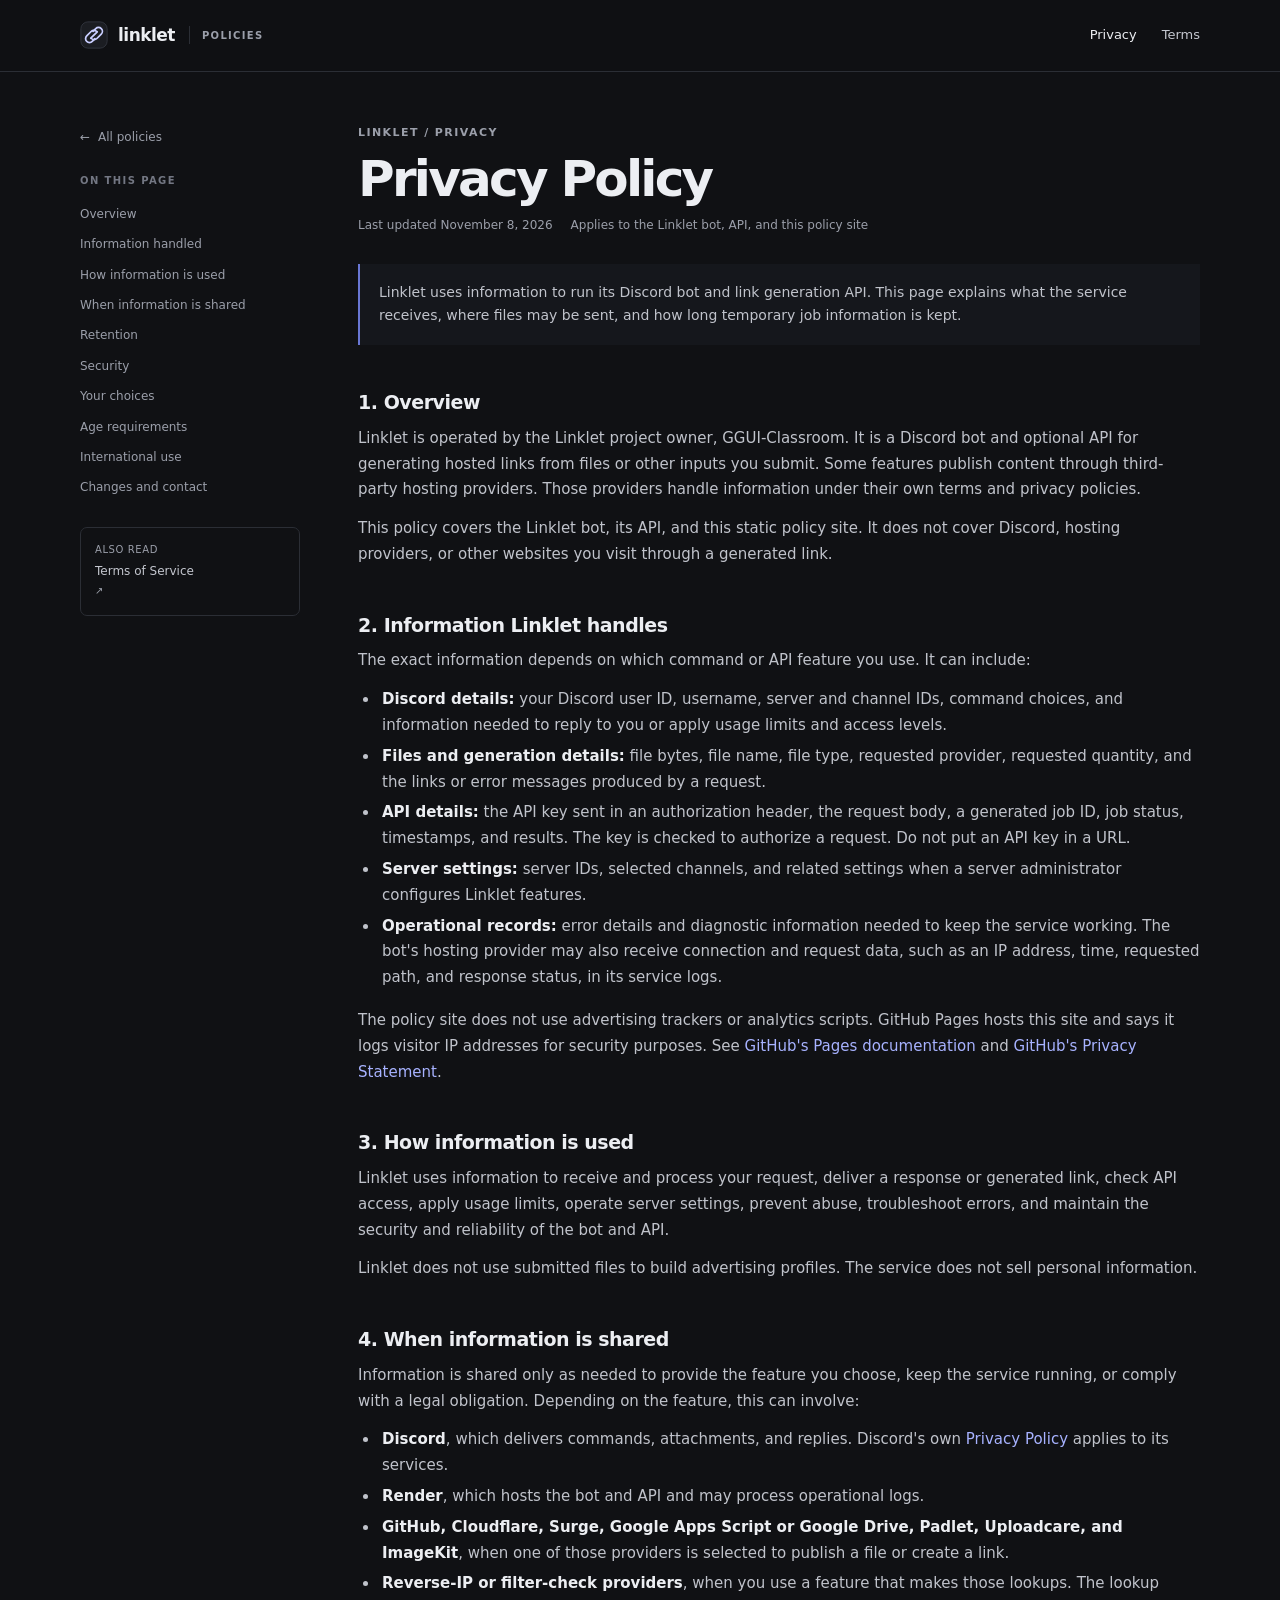
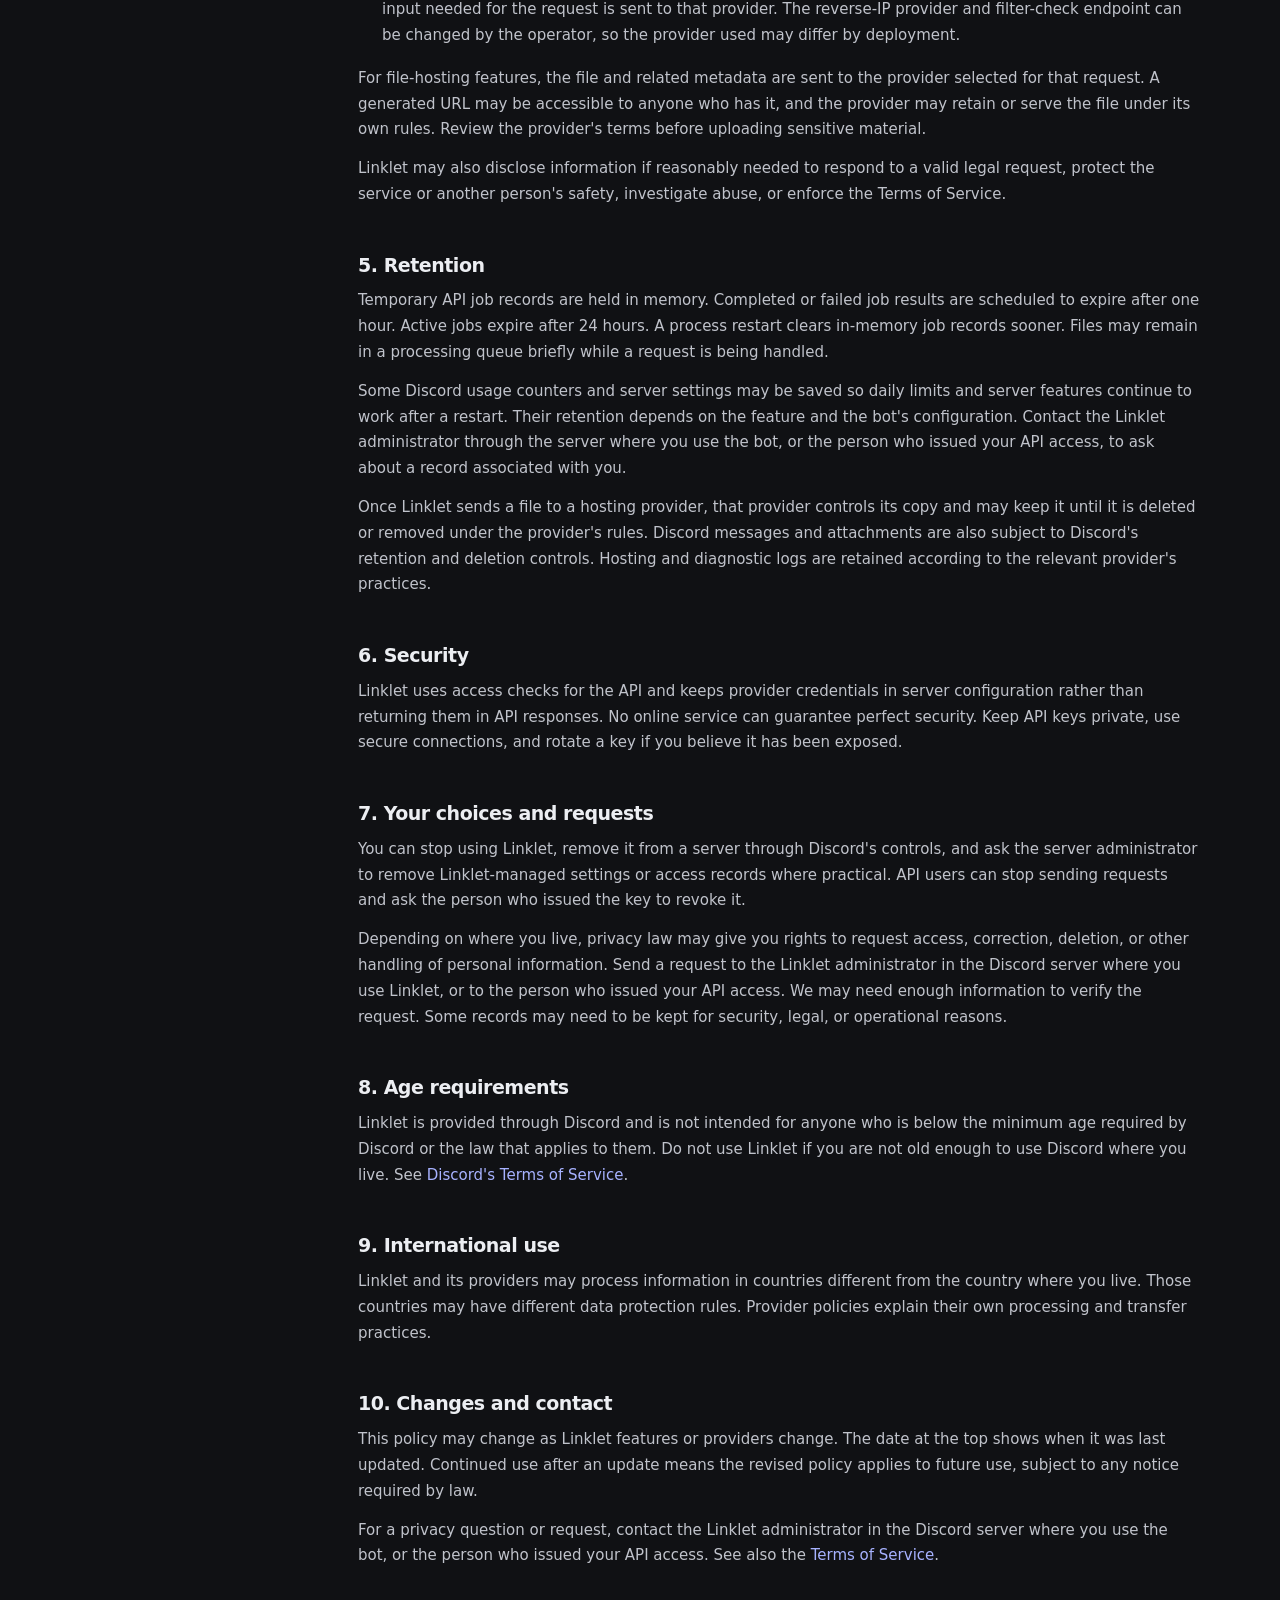
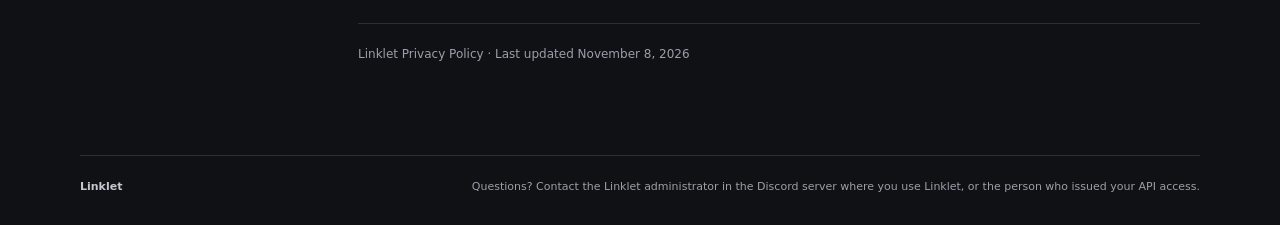
==== linklet/privacy.html @ a96be3db "Clarify Linklet operator and lookup providers" ====
<!doctype html>
<html lang="en">
<head>
  <meta charset="utf-8">
  <meta name="viewport" content="width=device-width, initial-scale=1">
  <meta name="theme-color" content="#101114">
  <meta name="description" content="How Linklet collects, uses, shares, and retains information.">
  <title>Privacy Policy | Linklet</title>
  <link rel="icon" href="mark.svg" type="image/svg+xml">
  <link rel="stylesheet" href="style.css">
</head>
<body>
  <header class="site-header">
    <a class="brand" href="index.html" aria-label="Linklet policies home"><img src="mark.svg" width="28" height="28" alt=""><span>linklet</span><span class="brand-divider"></span><span class="brand-label">POLICIES</span></a>
    <nav class="top-nav" aria-label="Policy pages"><a href="privacy.html" aria-current="page">Privacy</a><a href="terms.html">Terms</a></nav>
  </header>
  <main class="legal-wrap">
    <aside class="legal-aside">
      <a class="back-link" href="index.html"><span aria-hidden="true">←</span> All policies</a>
      <p class="aside-label">ON THIS PAGE</p>
      <nav class="toc" aria-label="Contents">
        <a href="#overview">Overview</a><a href="#information">Information handled</a><a href="#use">How information is used</a><a href="#sharing">When information is shared</a><a href="#retention">Retention</a><a href="#security">Security</a><a href="#choices">Your choices</a><a href="#children">Age requirements</a><a href="#international">International use</a><a href="#changes">Changes and contact</a>
      </nav>
      <a class="other-policy" href="terms.html"><span>Also read</span>Terms of Service <span aria-hidden="true">↗</span></a>
    </aside>
    <article class="legal-content">
      <div class="doc-kicker">LINKLET / PRIVACY</div>
      <h1 class="doc-title">Privacy Policy</h1>
      <div class="doc-meta"><span>Last updated November 8, 2026</span><span>Applies to the Linklet bot, API, and this policy site</span></div>
      <p class="summary-box">Linklet uses information to run its Discord bot and link generation API. This page explains what the service receives, where files may be sent, and how long temporary job information is kept.</p>

      <h2 id="overview">1. Overview</h2>
      <p>Linklet is operated by the Linklet project owner, GGUI-Classroom. It is a Discord bot and optional API for generating hosted links from files or other inputs you submit. Some features publish content through third-party hosting providers. Those providers handle information under their own terms and privacy policies.</p>
      <p>This policy covers the Linklet bot, its API, and this static policy site. It does not cover Discord, hosting providers, or other websites you visit through a generated link.</p>

      <h2 id="information">2. Information Linklet handles</h2>
      <p>The exact information depends on which command or API feature you use. It can include:</p>
      <ul>
        <li><strong>Discord details:</strong> your Discord user ID, username, server and channel IDs, command choices, and information needed to reply to you or apply usage limits and access levels.</li>
        <li><strong>Files and generation details:</strong> file bytes, file name, file type, requested provider, requested quantity, and the links or error messages produced by a request.</li>
        <li><strong>API details:</strong> the API key sent in an authorization header, the request body, a generated job ID, job status, timestamps, and results. The key is checked to authorize a request. Do not put an API key in a URL.</li>
        <li><strong>Server settings:</strong> server IDs, selected channels, and related settings when a server administrator configures Linklet features.</li>
        <li><strong>Operational records:</strong> error details and diagnostic information needed to keep the service working. The bot's hosting provider may also receive connection and request data, such as an IP address, time, requested path, and response status, in its service logs.</li>
      </ul>
      <p>The policy site does not use advertising trackers or analytics scripts. GitHub Pages hosts this site and says it logs visitor IP addresses for security purposes. See <a href="https://docs.github.com/en/pages/getting-started-with-github-pages/what-is-github-pages" target="_blank" rel="noreferrer">GitHub's Pages documentation</a> and <a href="https://docs.github.com/en/site-policy/privacy-policies/github-privacy-statement" target="_blank" rel="noreferrer">GitHub's Privacy Statement</a>.</p>

      <h2 id="use">3. How information is used</h2>
      <p>Linklet uses information to receive and process your request, deliver a response or generated link, check API access, apply usage limits, operate server settings, prevent abuse, troubleshoot errors, and maintain the security and reliability of the bot and API.</p>
      <p>Linklet does not use submitted files to build advertising profiles. The service does not sell personal information.</p>

      <h2 id="sharing">4. When information is shared</h2>
      <p>Information is shared only as needed to provide the feature you choose, keep the service running, or comply with a legal obligation. Depending on the feature, this can involve:</p>
      <ul>
        <li><strong>Discord</strong>, which delivers commands, attachments, and replies. Discord's own <a href="https://discord.com/privacy" target="_blank" rel="noreferrer">Privacy Policy</a> applies to its services.</li>
        <li><strong>Render</strong>, which hosts the bot and API and may process operational logs.</li>
        <li><strong>GitHub, Cloudflare, Surge, Google Apps Script or Google Drive, Padlet, Uploadcare, and ImageKit</strong>, when one of those providers is selected to publish a file or create a link.</li>
        <li><strong>Reverse-IP or filter-check providers</strong>, when you use a feature that makes those lookups. The lookup input needed for the request is sent to that provider. The reverse-IP provider and filter-check endpoint can be changed by the operator, so the provider used may differ by deployment.</li>
      </ul>
      <p>For file-hosting features, the file and related metadata are sent to the provider selected for that request. A generated URL may be accessible to anyone who has it, and the provider may retain or serve the file under its own rules. Review the provider's terms before uploading sensitive material.</p>
      <p>Linklet may also disclose information if reasonably needed to respond to a valid legal request, protect the service or another person's safety, investigate abuse, or enforce the Terms of Service.</p>

      <h2 id="retention">5. Retention</h2>
      <p>Temporary API job records are held in memory. Completed or failed job results are scheduled to expire after one hour. Active jobs expire after 24 hours. A process restart clears in-memory job records sooner. Files may remain in a processing queue briefly while a request is being handled.</p>
      <p>Some Discord usage counters and server settings may be saved so daily limits and server features continue to work after a restart. Their retention depends on the feature and the bot's configuration. Contact the Linklet administrator through the server where you use the bot, or the person who issued your API access, to ask about a record associated with you.</p>
      <p>Once Linklet sends a file to a hosting provider, that provider controls its copy and may keep it until it is deleted or removed under the provider's rules. Discord messages and attachments are also subject to Discord's retention and deletion controls. Hosting and diagnostic logs are retained according to the relevant provider's practices.</p>

      <h2 id="security">6. Security</h2>
      <p>Linklet uses access checks for the API and keeps provider credentials in server configuration rather than returning them in API responses. No online service can guarantee perfect security. Keep API keys private, use secure connections, and rotate a key if you believe it has been exposed.</p>

      <h2 id="choices">7. Your choices and requests</h2>
      <p>You can stop using Linklet, remove it from a server through Discord's controls, and ask the server administrator to remove Linklet-managed settings or access records where practical. API users can stop sending requests and ask the person who issued the key to revoke it.</p>
      <p>Depending on where you live, privacy law may give you rights to request access, correction, deletion, or other handling of personal information. Send a request to the Linklet administrator in the Discord server where you use Linklet, or to the person who issued your API access. We may need enough information to verify the request. Some records may need to be kept for security, legal, or operational reasons.</p>

      <h2 id="children">8. Age requirements</h2>
      <p>Linklet is provided through Discord and is not intended for anyone who is below the minimum age required by Discord or the law that applies to them. Do not use Linklet if you are not old enough to use Discord where you live. See <a href="https://discord.com/terms" target="_blank" rel="noreferrer">Discord's Terms of Service</a>.</p>

      <h2 id="international">9. International use</h2>
      <p>Linklet and its providers may process information in countries different from the country where you live. Those countries may have different data protection rules. Provider policies explain their own processing and transfer practices.</p>

      <h2 id="changes">10. Changes and contact</h2>
      <p>This policy may change as Linklet features or providers change. The date at the top shows when it was last updated. Continued use after an update means the revised policy applies to future use, subject to any notice required by law.</p>
      <p>For a privacy question or request, contact the Linklet administrator in the Discord server where you use the bot, or the person who issued your API access. See also the <a href="terms.html">Terms of Service</a>.</p>
      <div class="legal-foot">Linklet Privacy Policy · Last updated November 8, 2026</div>
    </article>
  </main>
  <footer class="site-footer"><span>Linklet</span><span>Questions? Contact the Linklet administrator in the Discord server where you use Linklet, or the person who issued your API access.</span></footer>
</body>
</html>
---- linklet/style.css ----
:root {
  color-scheme: dark;
  --page: #101114;
  --panel: #15171b;
  --panel-hover: #191b20;
  --line: #2b2e35;
  --text: #eceef2;
  --muted: #9b9faa;
  --soft: #c4c7cf;
  --accent: #a7b2ff;
  --accent-strong: #d0d6ff;
  --max: 1120px;
}
* { box-sizing: border-box; }
html { scroll-behavior: smooth; scroll-padding-top: 92px; }
body {
  margin: 0;
  min-height: 100vh;
  background: var(--page);
  color: var(--text);
  font-family: Inter, ui-sans-serif, system-ui, -apple-system, BlinkMacSystemFont, "Segoe UI", sans-serif;
  font-size: 15px;
  line-height: 1.72;
  -webkit-font-smoothing: antialiased;
}
a { color: var(--accent); text-decoration: none; }
a:hover { color: var(--accent-strong); text-decoration: underline; text-underline-offset: 4px; }
.site-header {
  height: 72px;
  padding: 0 max(24px, calc((100vw - var(--max)) / 2));
  display: flex;
  align-items: center;
  justify-content: space-between;
  border-bottom: 1px solid var(--line);
  background: rgba(16,17,20,.98);
}
.brand { display: inline-flex; align-items: center; gap: 10px; color: var(--text); font-size: 17px; font-weight: 650; letter-spacing: -.03em; }
.brand:hover { text-decoration: none; }
.brand img { display: block; }
.brand-divider { width: 1px; height: 18px; margin: 0 2px 0 4px; background: var(--line); }
.brand-label { color: var(--muted); font-size: 10px; font-weight: 700; letter-spacing: .13em; }
.top-nav { display: flex; align-items: center; gap: 25px; }
.top-nav a { color: var(--soft); font-size: 13px; }
.top-nav a[aria-current="page"] { color: var(--text); }
.home-main { width: min(calc(100% - 48px), 820px); margin: 105px auto 100px; }
.eyebrow { display: flex; align-items: center; gap: 9px; color: var(--muted); font-size: 11px; font-weight: 700; letter-spacing: .14em; }
.status-dot { width: 7px; height: 7px; border-radius: 50%; background: #8996f2; }
h1 { margin: 24px 0 18px; font-size: clamp(42px, 7vw, 68px); line-height: 1.04; font-weight: 650; letter-spacing: -.065em; }
h1 span { color: #9297a3; }
.home-intro { max-width: 600px; margin: 0; color: var(--muted); font-size: 17px; line-height: 1.7; }
.policy-cards { display: grid; grid-template-columns: repeat(2, minmax(0,1fr)); gap: 14px; margin-top: 52px; }
.policy-card { display: flex; flex-direction: column; min-height: 226px; padding: 23px 24px 21px; border: 1px solid var(--line); border-radius: 9px; background: var(--panel); color: var(--text); transition: background .15s ease, border-color .15s ease; }
.policy-card:hover { border-color: #484d58; background: var(--panel-hover); text-decoration: none; }
.card-top { display: flex; justify-content: space-between; color: var(--muted); font-size: 11px; letter-spacing: .08em; }
.card-arrow { color: #777d89; font-size: 17px; }
.policy-card h2 { margin: 26px 0 5px; font-size: 20px; letter-spacing: -.03em; }
.policy-card p { margin: 0 0 19px; color: var(--muted); font-size: 13px; line-height: 1.65; }
.card-link { margin-top: auto; color: var(--accent); font-size: 12px; font-weight: 600; }
.updated-line { display: flex; gap: 10px; margin-top: 25px; color: var(--muted); font-size: 12px; }
.updated-line time { color: var(--soft); }
.site-footer { width: min(calc(100% - 48px), var(--max)); margin: 0 auto; padding: 22px 0 28px; display: flex; justify-content: space-between; gap: 24px; border-top: 1px solid var(--line); color: var(--muted); font-size: 11px; }
.site-footer span:first-child { color: var(--soft); font-weight: 600; }
.legal-wrap { width: min(calc(100% - 48px), var(--max)); margin: 52px auto 90px; display: grid; grid-template-columns: 220px minmax(0,1fr); gap: 58px; align-items: start; }
.legal-aside { position: sticky; top: 28px; }
.back-link { display: inline-flex; gap: 8px; align-items: center; margin-bottom: 24px; color: var(--muted); font-size: 12px; }
.aside-label { margin: 0 0 12px; color: #737783; font-size: 10px; font-weight: 700; letter-spacing: .14em; }
.toc { display: grid; gap: 3px; }
.toc a { padding: 5px 0; color: var(--muted); font-size: 12px; line-height: 1.45; }
.toc a:hover { color: var(--text); text-decoration: none; }
.other-policy { display: block; margin-top: 25px; padding: 13px 14px; border: 1px solid var(--line); border-radius: 7px; color: var(--soft); font-size: 12px; }
.other-policy span { display: block; margin-bottom: 3px; color: var(--muted); font-size: 10px; letter-spacing: .06em; text-transform: uppercase; }
.legal-content { min-width: 0; }
.doc-kicker { color: var(--muted); font-size: 11px; font-weight: 700; letter-spacing: .13em; }
.doc-title { margin: 9px 0 8px; font-size: clamp(35px, 5vw, 50px); line-height: 1.1; letter-spacing: -.055em; font-weight: 650; }
.doc-meta { display: flex; flex-wrap: wrap; gap: 9px 18px; margin-bottom: 28px; color: var(--muted); font-size: 12px; }
.summary-box { margin: 0 0 36px; padding: 17px 19px; border-left: 2px solid #6977d4; background: #15171c; color: var(--soft); font-size: 14px; line-height: 1.7; }
.legal-content h2 { scroll-margin-top: 90px; margin: 38px 0 10px; padding-top: 7px; font-size: 19px; line-height: 1.35; font-weight: 620; letter-spacing: -.025em; }
.legal-content h3 { margin: 21px 0 6px; font-size: 15px; font-weight: 620; }
.legal-content p { margin: 0 0 13px; color: #c0c3cb; }
.legal-content ul { margin: 7px 0 17px; padding-left: 21px; color: #c0c3cb; }
.legal-content li { padding-left: 3px; margin: 5px 0; }
.legal-content strong { color: var(--text); font-weight: 600; }
.note { padding: 14px 16px; border: 1px solid var(--line); border-radius: 7px; color: var(--muted); font-size: 12px; }
.legal-foot { margin-top: 54px; padding-top: 20px; border-top: 1px solid var(--line); color: var(--muted); font-size: 12px; }
@media (max-width: 760px) {
  .home-main { margin-top: 73px; }
  .legal-wrap { grid-template-columns: 1fr; gap: 25px; margin-top: 32px; }
  .legal-aside { position: static; }
  .toc { display: none; }
  .aside-label { display: none; }
  .back-link { margin-bottom: 14px; }
  .other-policy { margin-top: 0; }
  .policy-cards { grid-template-columns: 1fr; margin-top: 35px; }
  .policy-card { min-height: 205px; }
}
@media (max-width: 480px) {
  .site-header { height: 64px; padding: 0 18px; }
  .top-nav { gap: 15px; }
  .home-main, .legal-wrap, .site-footer { width: calc(100% - 36px); }
  .home-main { margin-top: 62px; }
  .home-intro { font-size: 15px; }
  .site-footer { flex-direction: column; gap: 6px; }
  .doc-title { font-size: 36px; }
}
@media (prefers-reduced-motion: reduce) {
  *, *::before, *::after { scroll-behavior: auto !important; transition-duration: .01ms !important; }
}
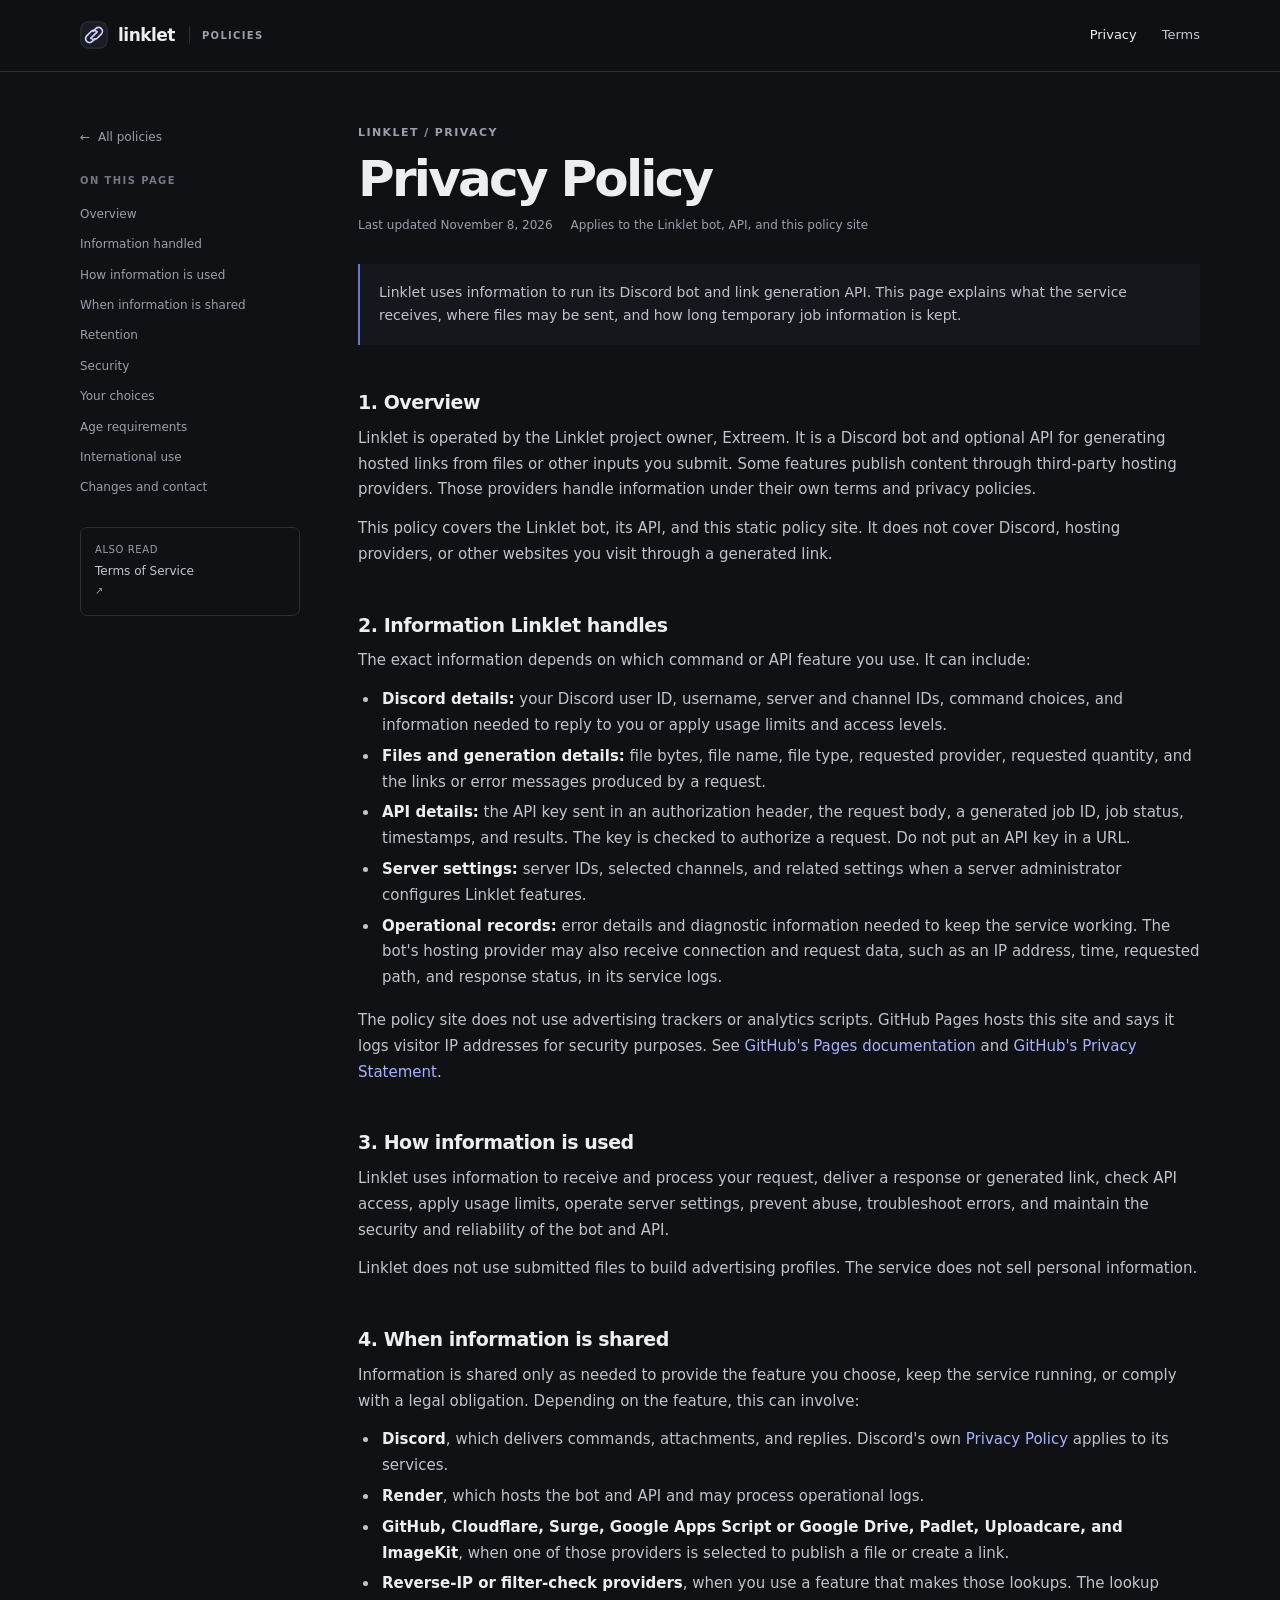
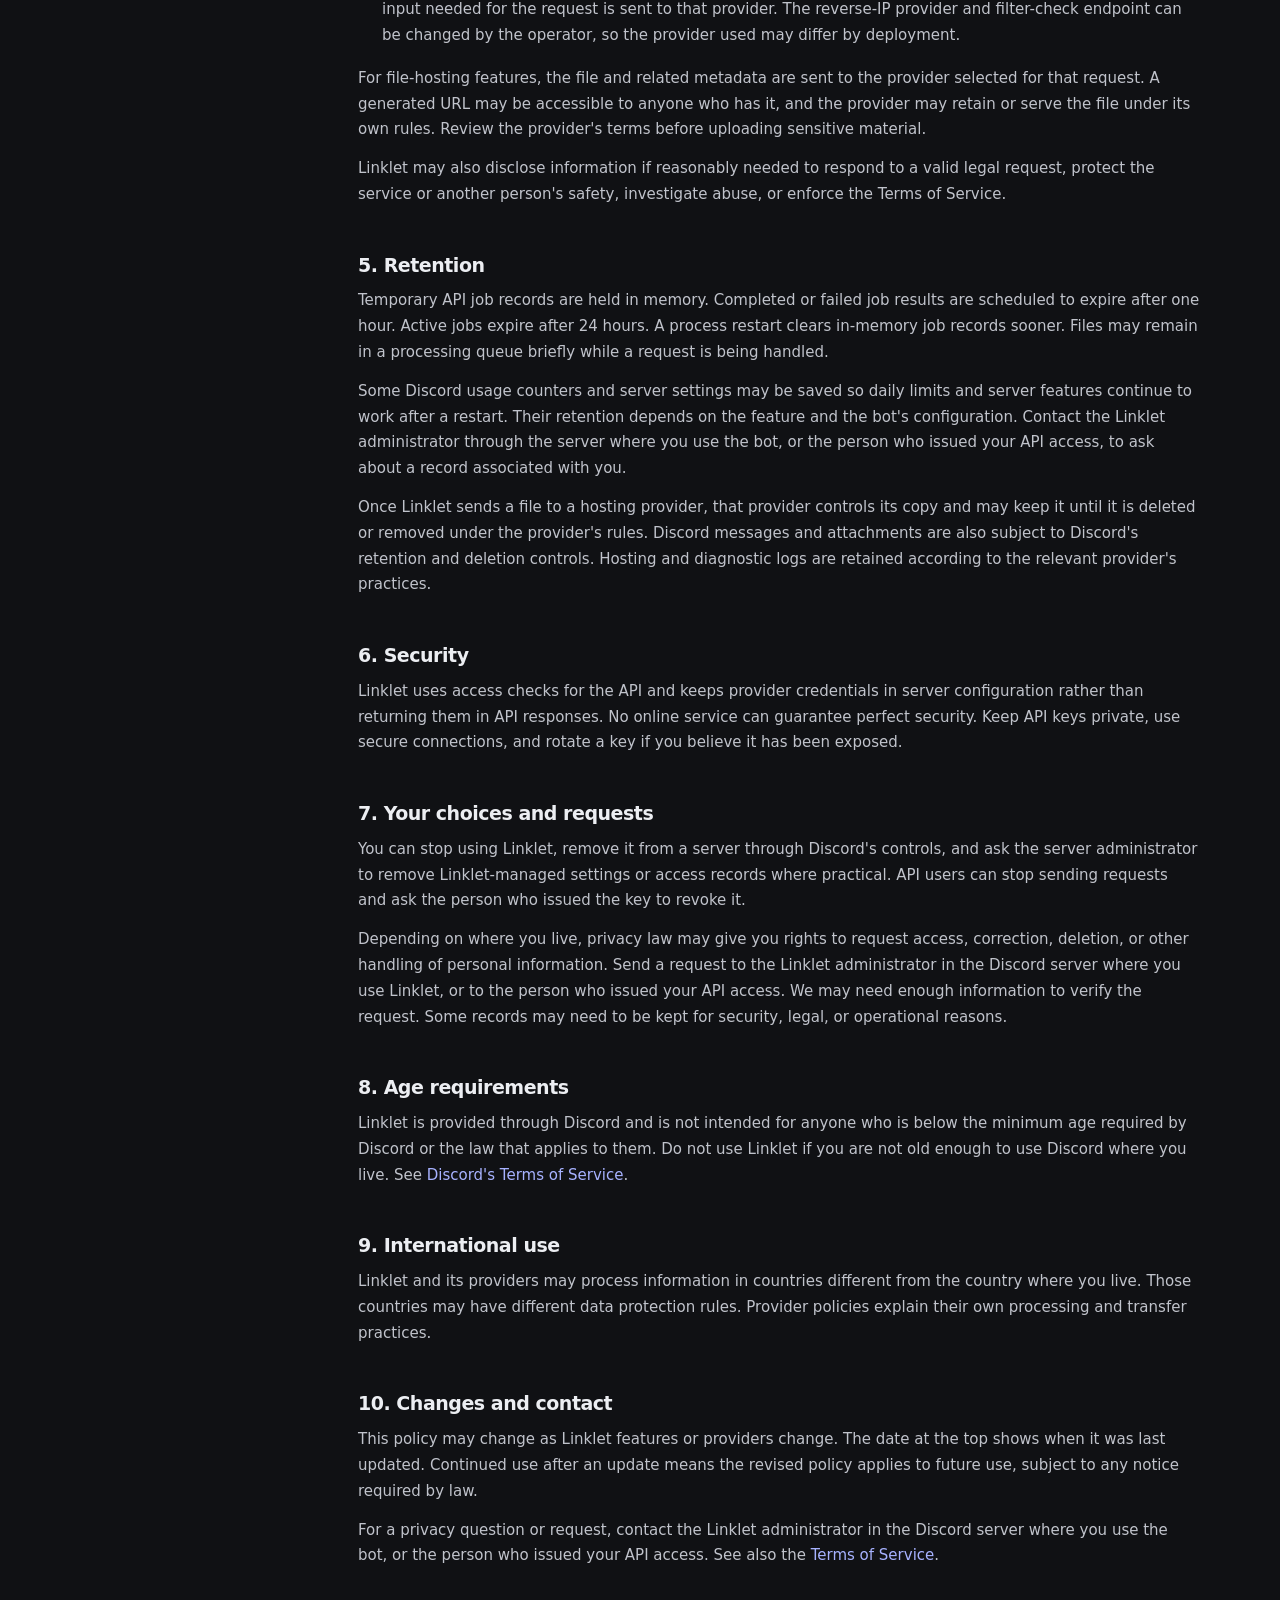
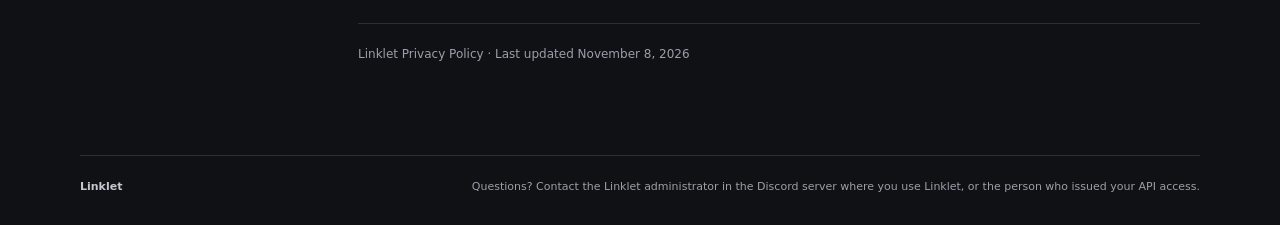
==== commit 0f94c756: "Correct Linklet operator name to Extreem" ====
--- a/linklet/privacy.html
+++ b/linklet/privacy.html
@@ -30,7 +30,7 @@
       <p class="summary-box">Linklet uses information to run its Discord bot and link generation API. This page explains what the service receives, where files may be sent, and how long temporary job information is kept.</p>
 
       <h2 id="overview">1. Overview</h2>
-      <p>Linklet is operated by the Linklet project owner, GGUI-Classroom. It is a Discord bot and optional API for generating hosted links from files or other inputs you submit. Some features publish content through third-party hosting providers. Those providers handle information under their own terms and privacy policies.</p>
+      <p>Linklet is operated by the Linklet project owner, Extreem. It is a Discord bot and optional API for generating hosted links from files or other inputs you submit. Some features publish content through third-party hosting providers. Those providers handle information under their own terms and privacy policies.</p>
       <p>This policy covers the Linklet bot, its API, and this static policy site. It does not cover Discord, hosting providers, or other websites you visit through a generated link.</p>
 
       <h2 id="information">2. Information Linklet handles</h2>
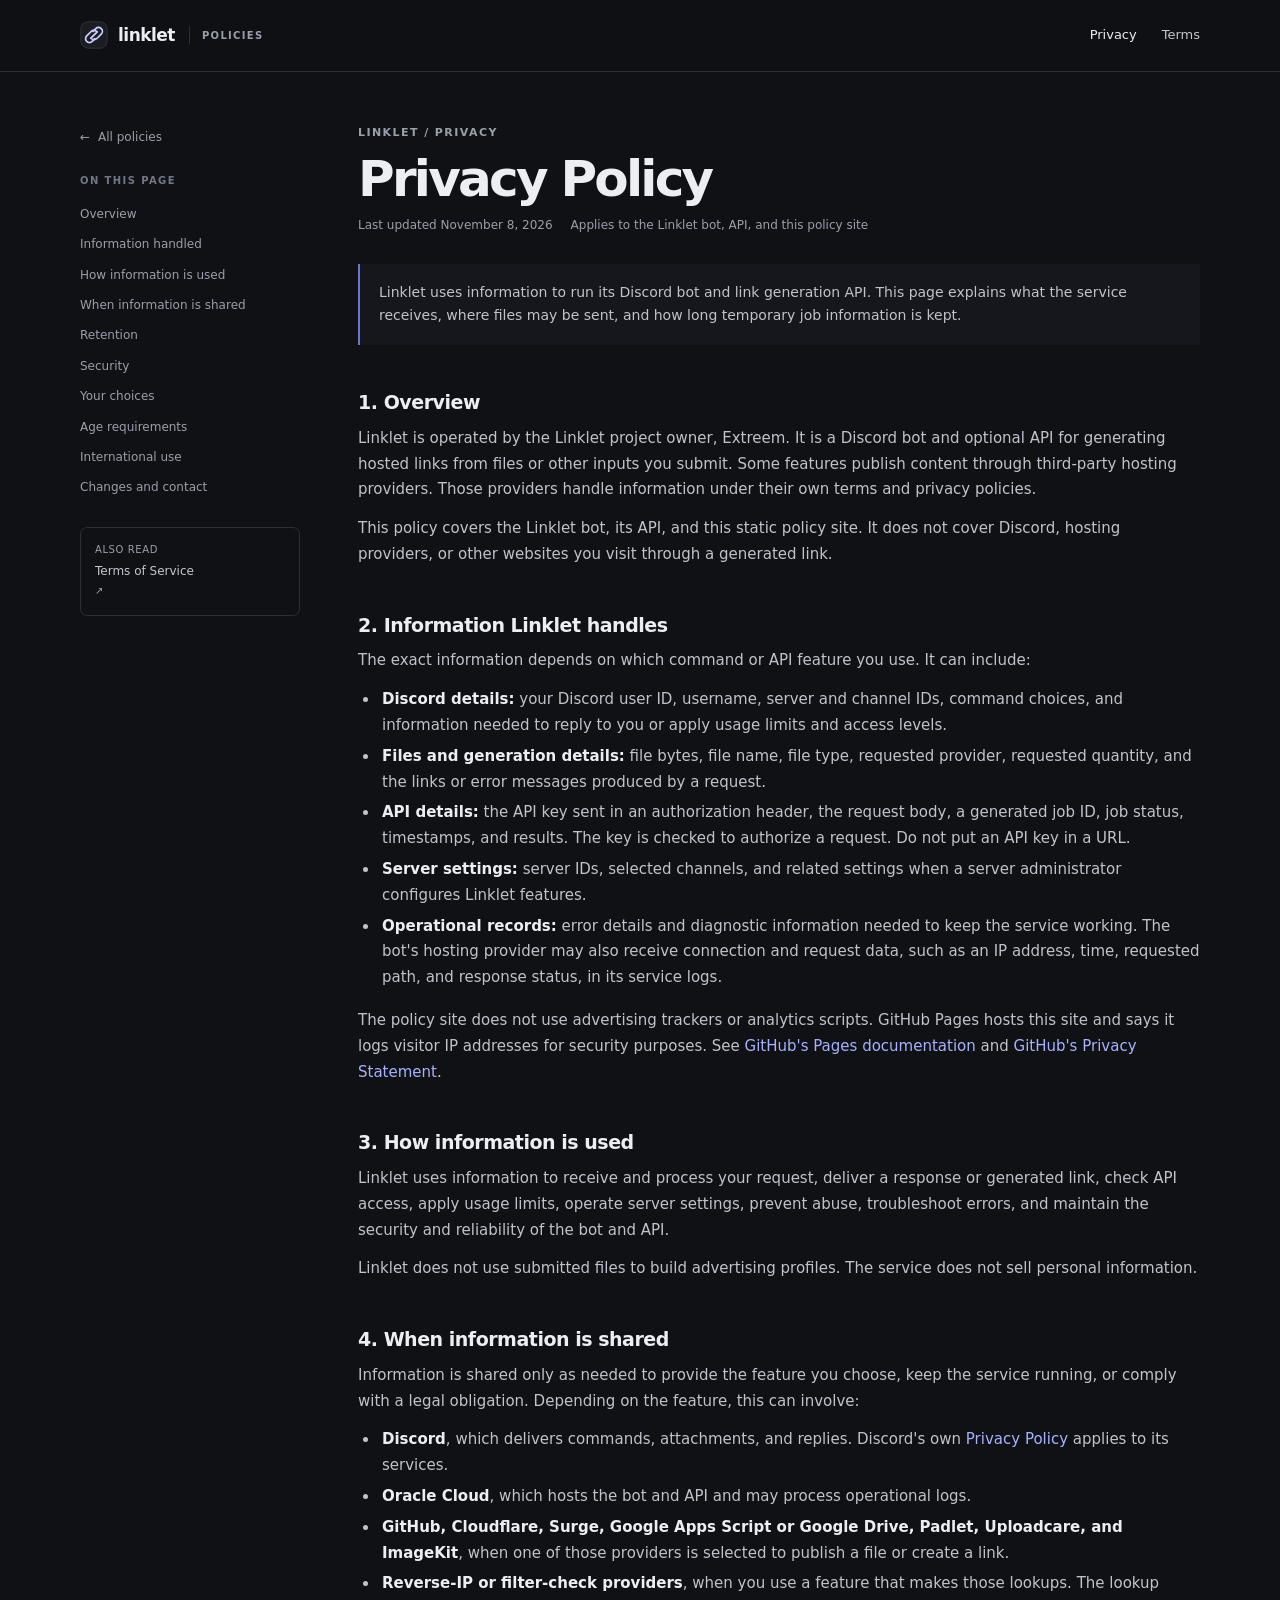
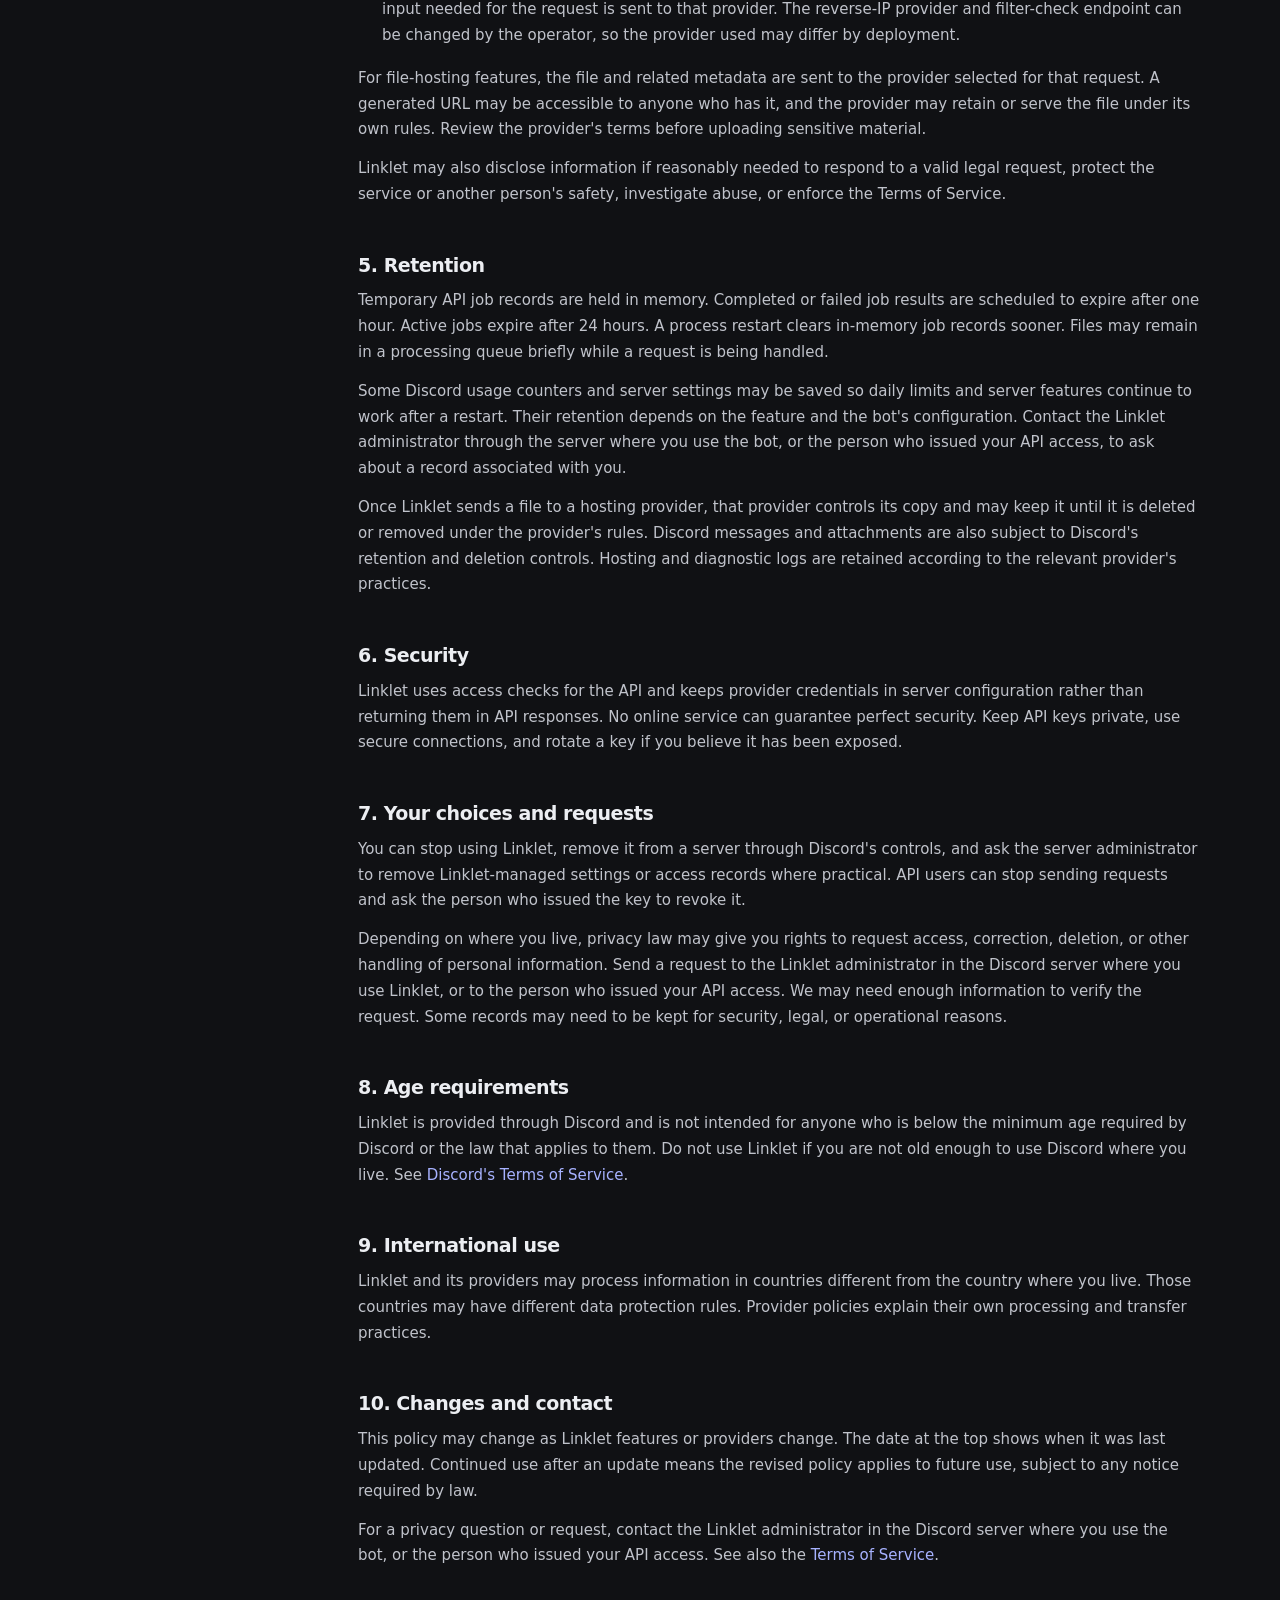
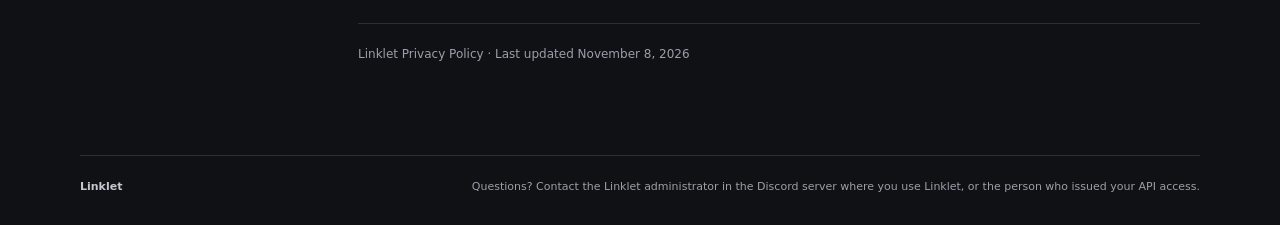
==== commit 953ed979: "Correct Linklet hosting provider to Oracle Cloud" ====
--- a/linklet/privacy.html
+++ b/linklet/privacy.html
@@ -52,7 +52,7 @@
       <p>Information is shared only as needed to provide the feature you choose, keep the service running, or comply with a legal obligation. Depending on the feature, this can involve:</p>
       <ul>
         <li><strong>Discord</strong>, which delivers commands, attachments, and replies. Discord's own <a href="https://discord.com/privacy" target="_blank" rel="noreferrer">Privacy Policy</a> applies to its services.</li>
-        <li><strong>Render</strong>, which hosts the bot and API and may process operational logs.</li>
+        <li><strong>Oracle Cloud</strong>, which hosts the bot and API and may process operational logs.</li>
         <li><strong>GitHub, Cloudflare, Surge, Google Apps Script or Google Drive, Padlet, Uploadcare, and ImageKit</strong>, when one of those providers is selected to publish a file or create a link.</li>
         <li><strong>Reverse-IP or filter-check providers</strong>, when you use a feature that makes those lookups. The lookup input needed for the request is sent to that provider. The reverse-IP provider and filter-check endpoint can be changed by the operator, so the provider used may differ by deployment.</li>
       </ul>
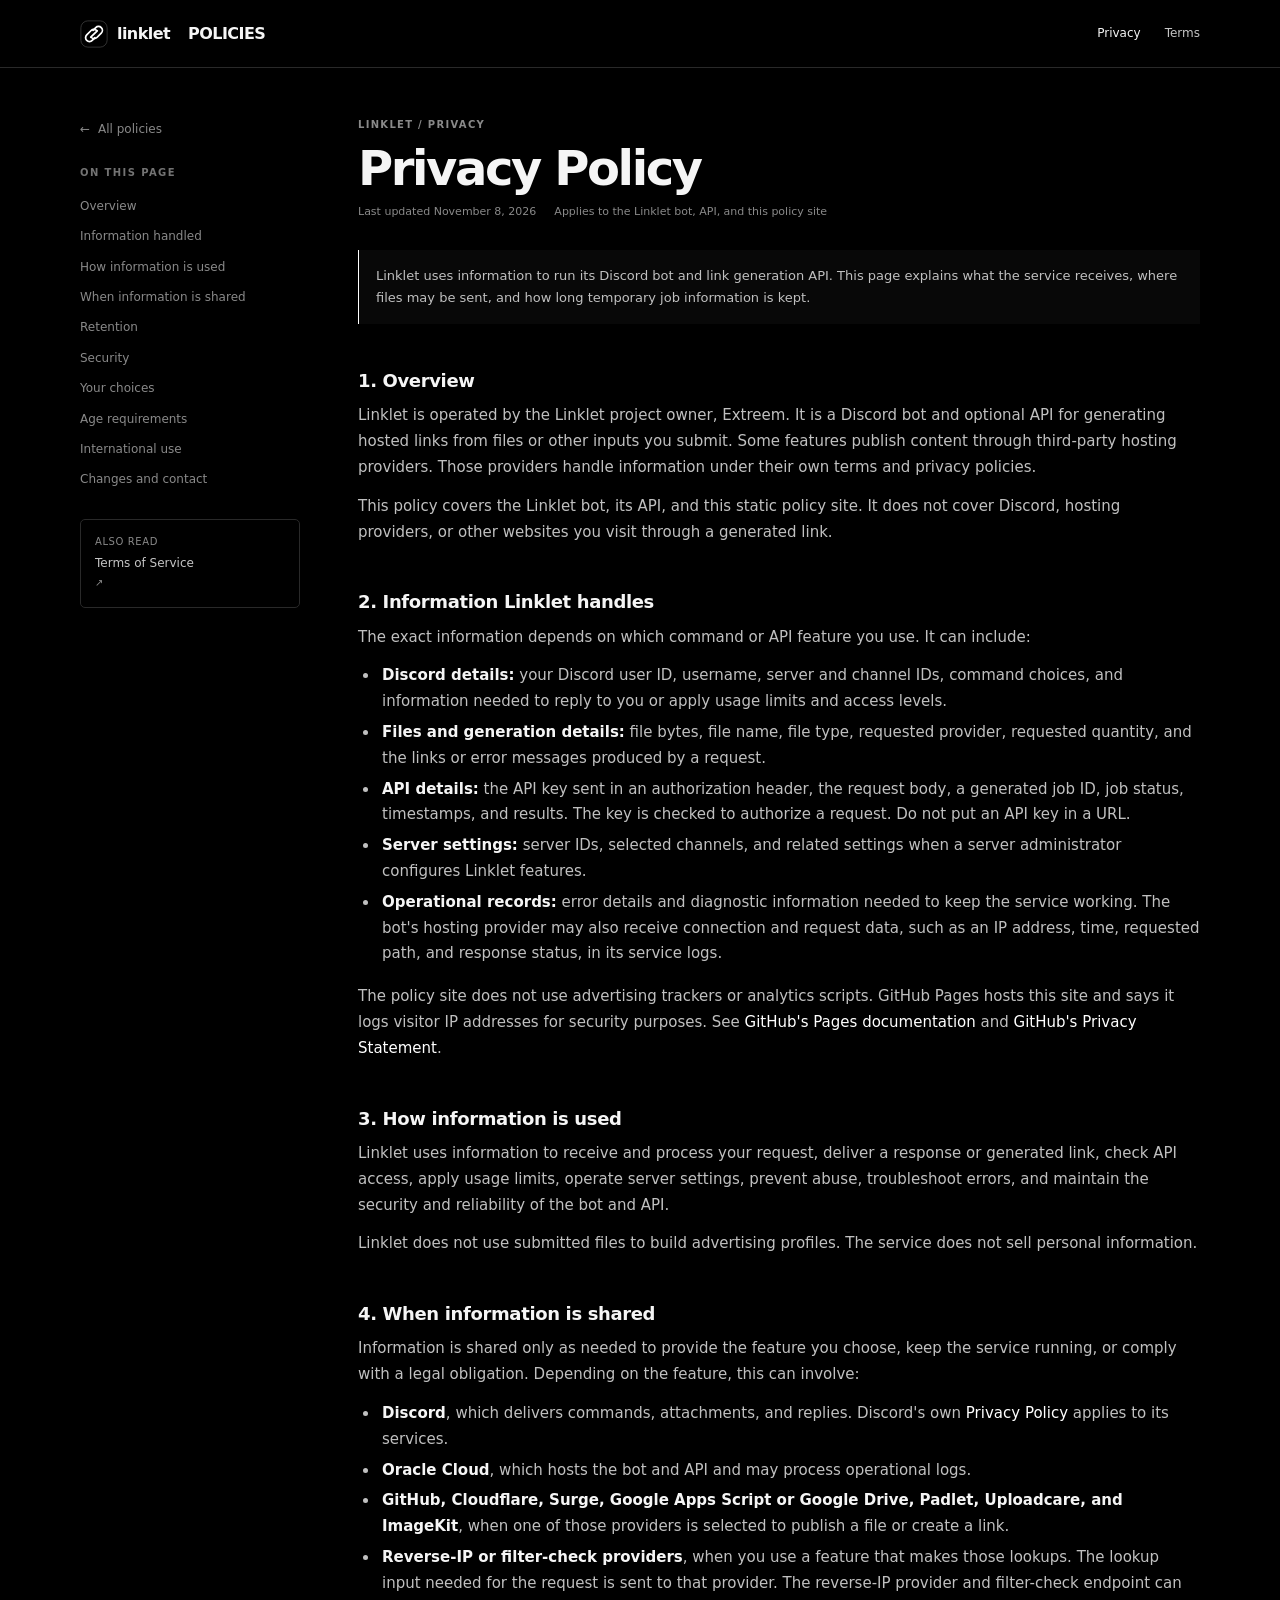
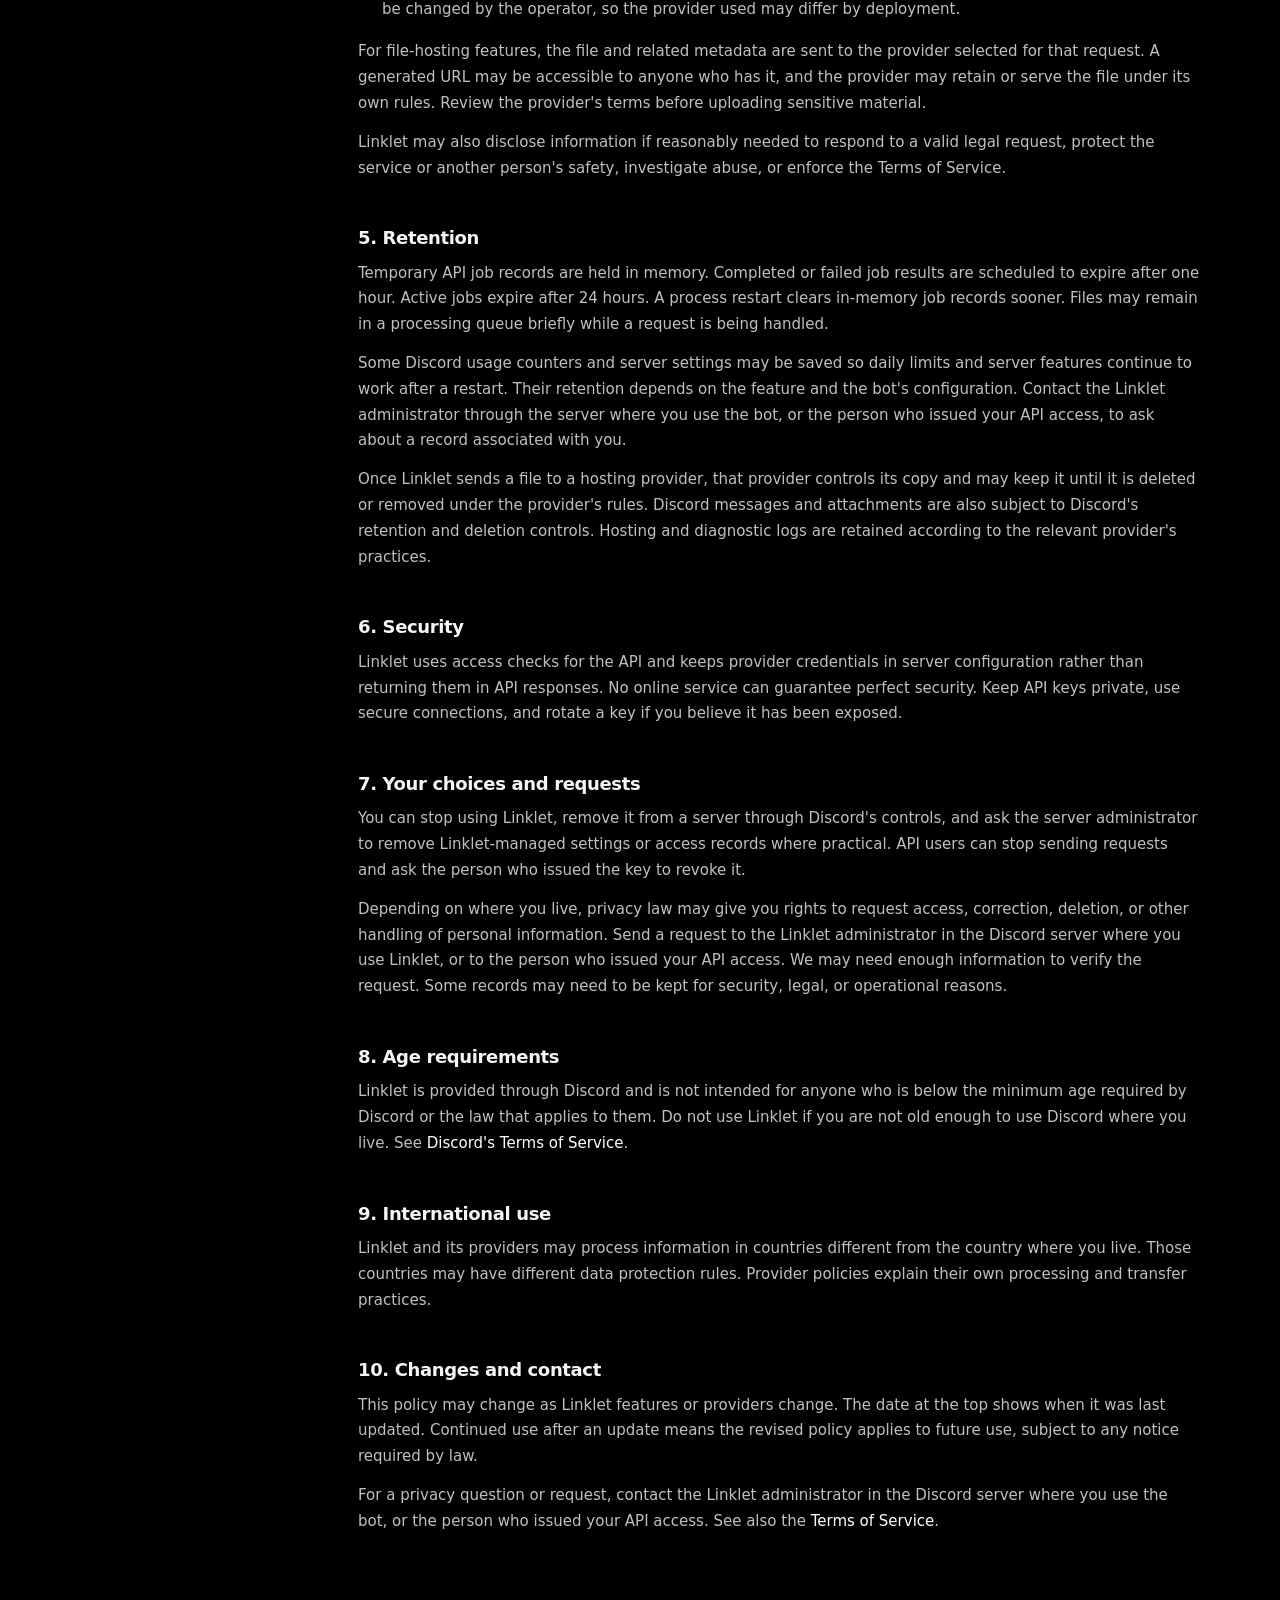
==== commit 7813ddda: "Simplify Linklet legal site styling" ====
--- a/linklet/privacy.html
+++ b/linklet/privacy.html
@@ -80,9 +80,7 @@
       <h2 id="changes">10. Changes and contact</h2>
       <p>This policy may change as Linklet features or providers change. The date at the top shows when it was last updated. Continued use after an update means the revised policy applies to future use, subject to any notice required by law.</p>
       <p>For a privacy question or request, contact the Linklet administrator in the Discord server where you use the bot, or the person who issued your API access. See also the <a href="terms.html">Terms of Service</a>.</p>
-      <div class="legal-foot">Linklet Privacy Policy · Last updated November 8, 2026</div>
     </article>
   </main>
-  <footer class="site-footer"><span>Linklet</span><span>Questions? Contact the Linklet administrator in the Discord server where you use Linklet, or the person who issued your API access.</span></footer>
 </body>
 </html>
--- a/linklet/style.css
+++ b/linklet/style.css
@@ -1,14 +1,14 @@
 :root {
   color-scheme: dark;
-  --page: #101114;
-  --panel: #15171b;
-  --panel-hover: #191b20;
-  --line: #2b2e35;
-  --text: #eceef2;
-  --muted: #9b9faa;
-  --soft: #c4c7cf;
-  --accent: #a7b2ff;
-  --accent-strong: #d0d6ff;
+  --page: #000;
+  --panel: #050505;
+  --panel-hover: #090909;
+  --line: #292929;
+  --text: #f5f5f5;
+  --muted: #898989;
+  --soft: #c5c5c5;
+  --accent: #fff;
+  --accent-strong: #d8d8d8;
   --max: 1120px;
 }
 * { box-sizing: border-box; }
@@ -26,80 +26,65 @@
 a { color: var(--accent); text-decoration: none; }
 a:hover { color: var(--accent-strong); text-decoration: underline; text-underline-offset: 4px; }
 .site-header {
-  height: 72px;
+  height: 68px;
   padding: 0 max(24px, calc((100vw - var(--max)) / 2));
   display: flex;
   align-items: center;
   justify-content: space-between;
   border-bottom: 1px solid var(--line);
-  background: rgba(16,17,20,.98);
+  background: #000;
 }
-.brand { display: inline-flex; align-items: center; gap: 10px; color: var(--text); font-size: 17px; font-weight: 650; letter-spacing: -.03em; }
+.brand { display: inline-flex; align-items: center; gap: 9px; color: var(--text); font-size: 16px; font-weight: 620; letter-spacing: -.035em; }
 .brand:hover { text-decoration: none; }
 .brand img { display: block; }
-.brand-divider { width: 1px; height: 18px; margin: 0 2px 0 4px; background: var(--line); }
-.brand-label { color: var(--muted); font-size: 10px; font-weight: 700; letter-spacing: .13em; }
-.top-nav { display: flex; align-items: center; gap: 25px; }
-.top-nav a { color: var(--soft); font-size: 13px; }
+.top-nav { display: flex; align-items: center; gap: 24px; }
+.top-nav a { color: var(--soft); font-size: 12px; }
 .top-nav a[aria-current="page"] { color: var(--text); }
-.home-main { width: min(calc(100% - 48px), 820px); margin: 105px auto 100px; }
-.eyebrow { display: flex; align-items: center; gap: 9px; color: var(--muted); font-size: 11px; font-weight: 700; letter-spacing: .14em; }
-.status-dot { width: 7px; height: 7px; border-radius: 50%; background: #8996f2; }
-h1 { margin: 24px 0 18px; font-size: clamp(42px, 7vw, 68px); line-height: 1.04; font-weight: 650; letter-spacing: -.065em; }
-h1 span { color: #9297a3; }
-.home-intro { max-width: 600px; margin: 0; color: var(--muted); font-size: 17px; line-height: 1.7; }
-.policy-cards { display: grid; grid-template-columns: repeat(2, minmax(0,1fr)); gap: 14px; margin-top: 52px; }
-.policy-card { display: flex; flex-direction: column; min-height: 226px; padding: 23px 24px 21px; border: 1px solid var(--line); border-radius: 9px; background: var(--panel); color: var(--text); transition: background .15s ease, border-color .15s ease; }
-.policy-card:hover { border-color: #484d58; background: var(--panel-hover); text-decoration: none; }
-.card-top { display: flex; justify-content: space-between; color: var(--muted); font-size: 11px; letter-spacing: .08em; }
-.card-arrow { color: #777d89; font-size: 17px; }
-.policy-card h2 { margin: 26px 0 5px; font-size: 20px; letter-spacing: -.03em; }
-.policy-card p { margin: 0 0 19px; color: var(--muted); font-size: 13px; line-height: 1.65; }
-.card-link { margin-top: auto; color: var(--accent); font-size: 12px; font-weight: 600; }
-.updated-line { display: flex; gap: 10px; margin-top: 25px; color: var(--muted); font-size: 12px; }
+.home-main { width: min(calc(100% - 48px), 700px); margin: 122px auto 150px; }
+.home-main h1 { margin: 0 0 8px; font-size: 42px; line-height: 1.15; font-weight: 560; letter-spacing: -.05em; }
+.updated-line { display: flex; gap: 9px; margin: 0; color: var(--muted); font-size: 11px; }
 .updated-line time { color: var(--soft); }
-.site-footer { width: min(calc(100% - 48px), var(--max)); margin: 0 auto; padding: 22px 0 28px; display: flex; justify-content: space-between; gap: 24px; border-top: 1px solid var(--line); color: var(--muted); font-size: 11px; }
-.site-footer span:first-child { color: var(--soft); font-weight: 600; }
-.legal-wrap { width: min(calc(100% - 48px), var(--max)); margin: 52px auto 90px; display: grid; grid-template-columns: 220px minmax(0,1fr); gap: 58px; align-items: start; }
+.policy-list { margin-top: 38px; border-top: 1px solid var(--line); }
+.policy-row { min-height: 65px; padding: 0 4px; display: flex; align-items: center; justify-content: space-between; border-bottom: 1px solid var(--line); color: var(--text); font-size: 15px; }
+.policy-row span:last-child { color: var(--muted); font-size: 14px; }
+.policy-row:hover { padding-left: 10px; padding-right: 10px; background: var(--panel-hover); color: var(--text); text-decoration: none; }
+.legal-wrap { width: min(calc(100% - 48px), var(--max)); margin: 48px auto 80px; display: grid; grid-template-columns: 220px minmax(0,1fr); gap: 58px; align-items: start; }
 .legal-aside { position: sticky; top: 28px; }
 .back-link { display: inline-flex; gap: 8px; align-items: center; margin-bottom: 24px; color: var(--muted); font-size: 12px; }
-.aside-label { margin: 0 0 12px; color: #737783; font-size: 10px; font-weight: 700; letter-spacing: .14em; }
+.aside-label { margin: 0 0 12px; color: #737373; font-size: 10px; font-weight: 650; letter-spacing: .14em; }
 .toc { display: grid; gap: 3px; }
 .toc a { padding: 5px 0; color: var(--muted); font-size: 12px; line-height: 1.45; }
 .toc a:hover { color: var(--text); text-decoration: none; }
-.other-policy { display: block; margin-top: 25px; padding: 13px 14px; border: 1px solid var(--line); border-radius: 7px; color: var(--soft); font-size: 12px; }
+.other-policy { display: block; margin-top: 25px; padding: 13px 14px; border: 1px solid var(--line); border-radius: 5px; color: var(--soft); font-size: 12px; }
 .other-policy span { display: block; margin-bottom: 3px; color: var(--muted); font-size: 10px; letter-spacing: .06em; text-transform: uppercase; }
 .legal-content { min-width: 0; }
-.doc-kicker { color: var(--muted); font-size: 11px; font-weight: 700; letter-spacing: .13em; }
-.doc-title { margin: 9px 0 8px; font-size: clamp(35px, 5vw, 50px); line-height: 1.1; letter-spacing: -.055em; font-weight: 650; }
-.doc-meta { display: flex; flex-wrap: wrap; gap: 9px 18px; margin-bottom: 28px; color: var(--muted); font-size: 12px; }
-.summary-box { margin: 0 0 36px; padding: 17px 19px; border-left: 2px solid #6977d4; background: #15171c; color: var(--soft); font-size: 14px; line-height: 1.7; }
-.legal-content h2 { scroll-margin-top: 90px; margin: 38px 0 10px; padding-top: 7px; font-size: 19px; line-height: 1.35; font-weight: 620; letter-spacing: -.025em; }
-.legal-content h3 { margin: 21px 0 6px; font-size: 15px; font-weight: 620; }
-.legal-content p { margin: 0 0 13px; color: #c0c3cb; }
-.legal-content ul { margin: 7px 0 17px; padding-left: 21px; color: #c0c3cb; }
+.doc-kicker { color: var(--muted); font-size: 10px; font-weight: 650; letter-spacing: .13em; }
+.doc-title { margin: 9px 0 8px; font-size: clamp(35px, 5vw, 48px); line-height: 1.1; letter-spacing: -.05em; font-weight: 580; }
+.doc-meta { display: flex; flex-wrap: wrap; gap: 9px 18px; margin-bottom: 28px; color: var(--muted); font-size: 11px; }
+.summary-box { margin: 0 0 36px; padding: 15px 17px; border-left: 1px solid #fff; background: #080808; color: var(--soft); font-size: 13px; line-height: 1.7; }
+.legal-content h2 { scroll-margin-top: 90px; margin: 38px 0 10px; padding-top: 7px; font-size: 18px; line-height: 1.35; font-weight: 600; letter-spacing: -.02em; }
+.legal-content h3 { margin: 21px 0 6px; font-size: 15px; font-weight: 600; }
+.legal-content p { margin: 0 0 13px; color: #c0c0c0; }
+.legal-content ul { margin: 7px 0 17px; padding-left: 21px; color: #c0c0c0; }
 .legal-content li { padding-left: 3px; margin: 5px 0; }
 .legal-content strong { color: var(--text); font-weight: 600; }
-.note { padding: 14px 16px; border: 1px solid var(--line); border-radius: 7px; color: var(--muted); font-size: 12px; }
-.legal-foot { margin-top: 54px; padding-top: 20px; border-top: 1px solid var(--line); color: var(--muted); font-size: 12px; }
+.note { padding: 14px 16px; border: 1px solid var(--line); border-radius: 5px; color: var(--muted); font-size: 12px; }
+.legal-foot { margin-top: 54px; padding-top: 20px; border-top: 1px solid var(--line); color: var(--muted); font-size: 11px; }
 @media (max-width: 760px) {
-  .home-main { margin-top: 73px; }
-  .legal-wrap { grid-template-columns: 1fr; gap: 25px; margin-top: 32px; }
+  .home-main { margin-top: 86px; }
+  .legal-wrap { grid-template-columns: 1fr; gap: 25px; margin-top: 30px; }
   .legal-aside { position: static; }
   .toc { display: none; }
   .aside-label { display: none; }
   .back-link { margin-bottom: 14px; }
   .other-policy { margin-top: 0; }
-  .policy-cards { grid-template-columns: 1fr; margin-top: 35px; }
-  .policy-card { min-height: 205px; }
 }
 @media (max-width: 480px) {
-  .site-header { height: 64px; padding: 0 18px; }
-  .top-nav { gap: 15px; }
-  .home-main, .legal-wrap, .site-footer { width: calc(100% - 36px); }
-  .home-main { margin-top: 62px; }
-  .home-intro { font-size: 15px; }
-  .site-footer { flex-direction: column; gap: 6px; }
+  .site-header { height: 62px; padding: 0 18px; }
+  .top-nav { gap: 17px; }
+  .home-main, .legal-wrap { width: calc(100% - 36px); }
+  .home-main { margin-top: 74px; }
+  .home-main h1 { font-size: 36px; }
   .doc-title { font-size: 36px; }
 }
 @media (prefers-reduced-motion: reduce) {
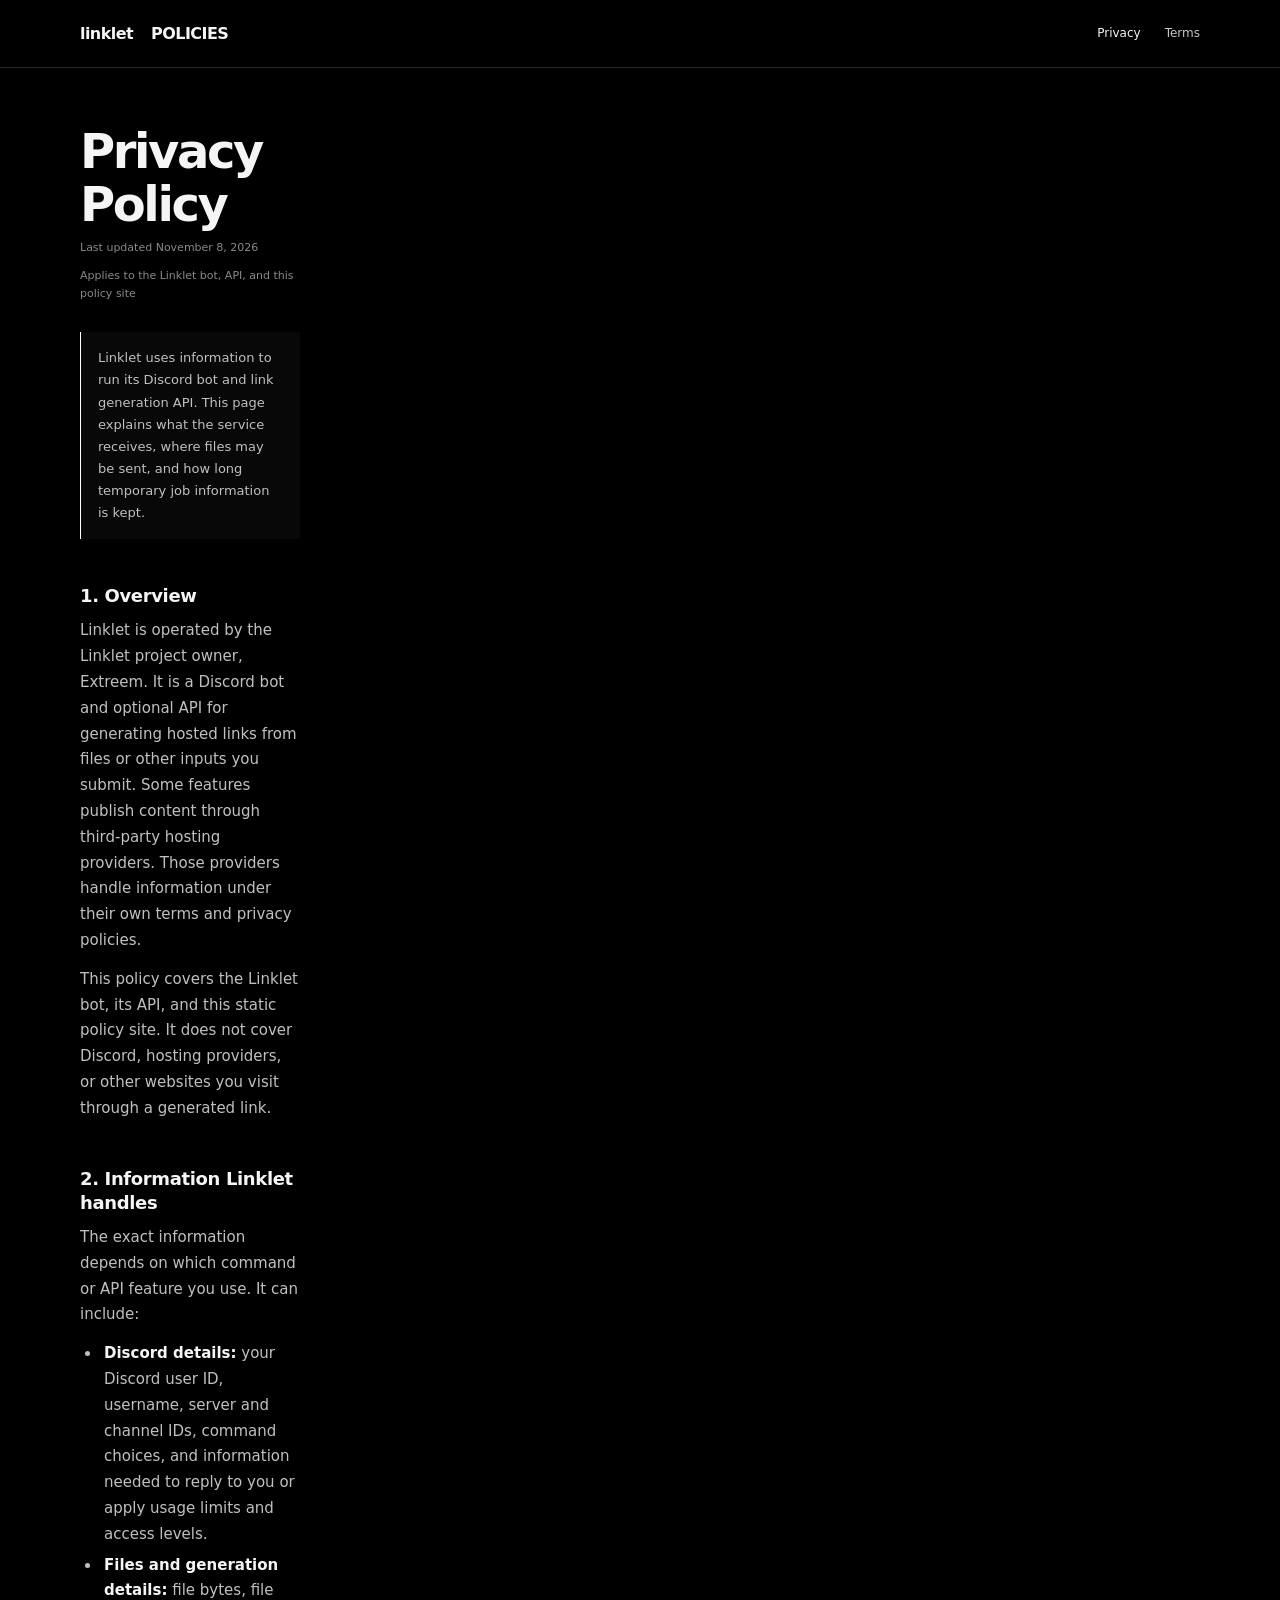
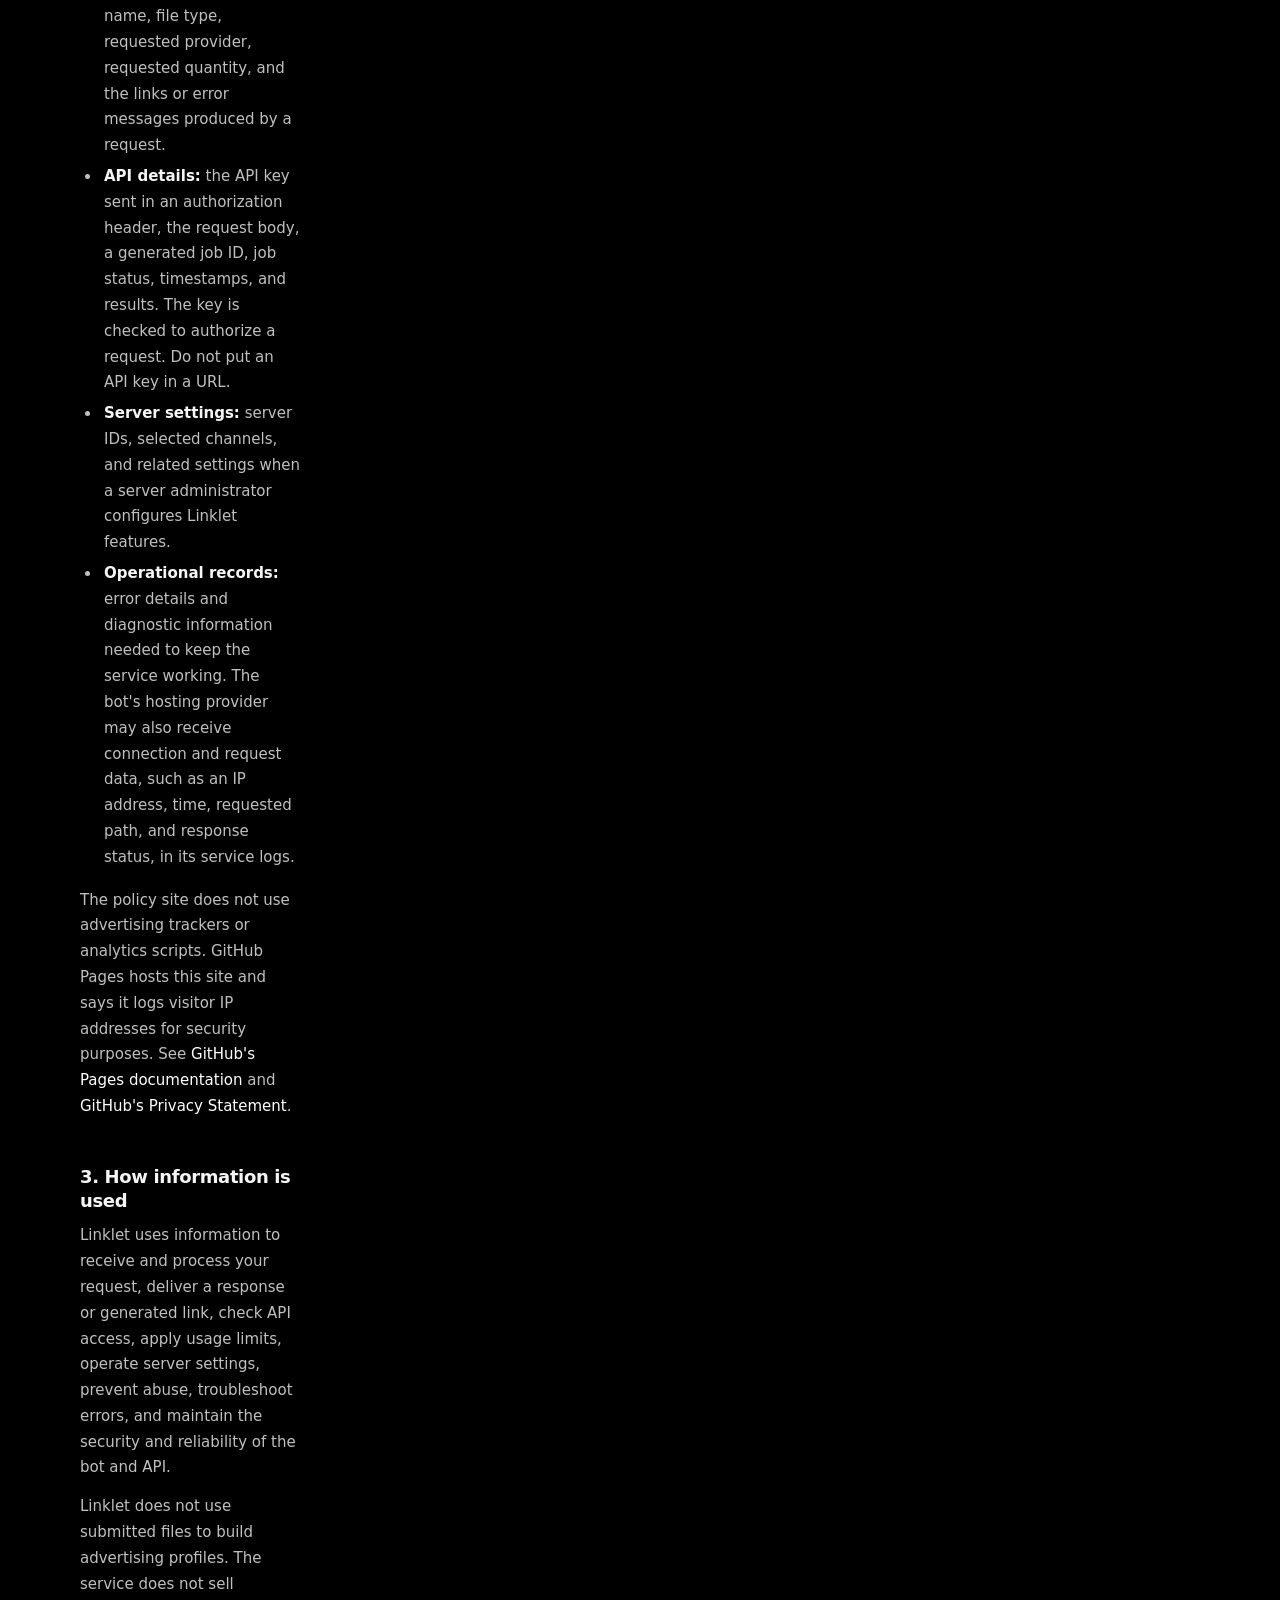
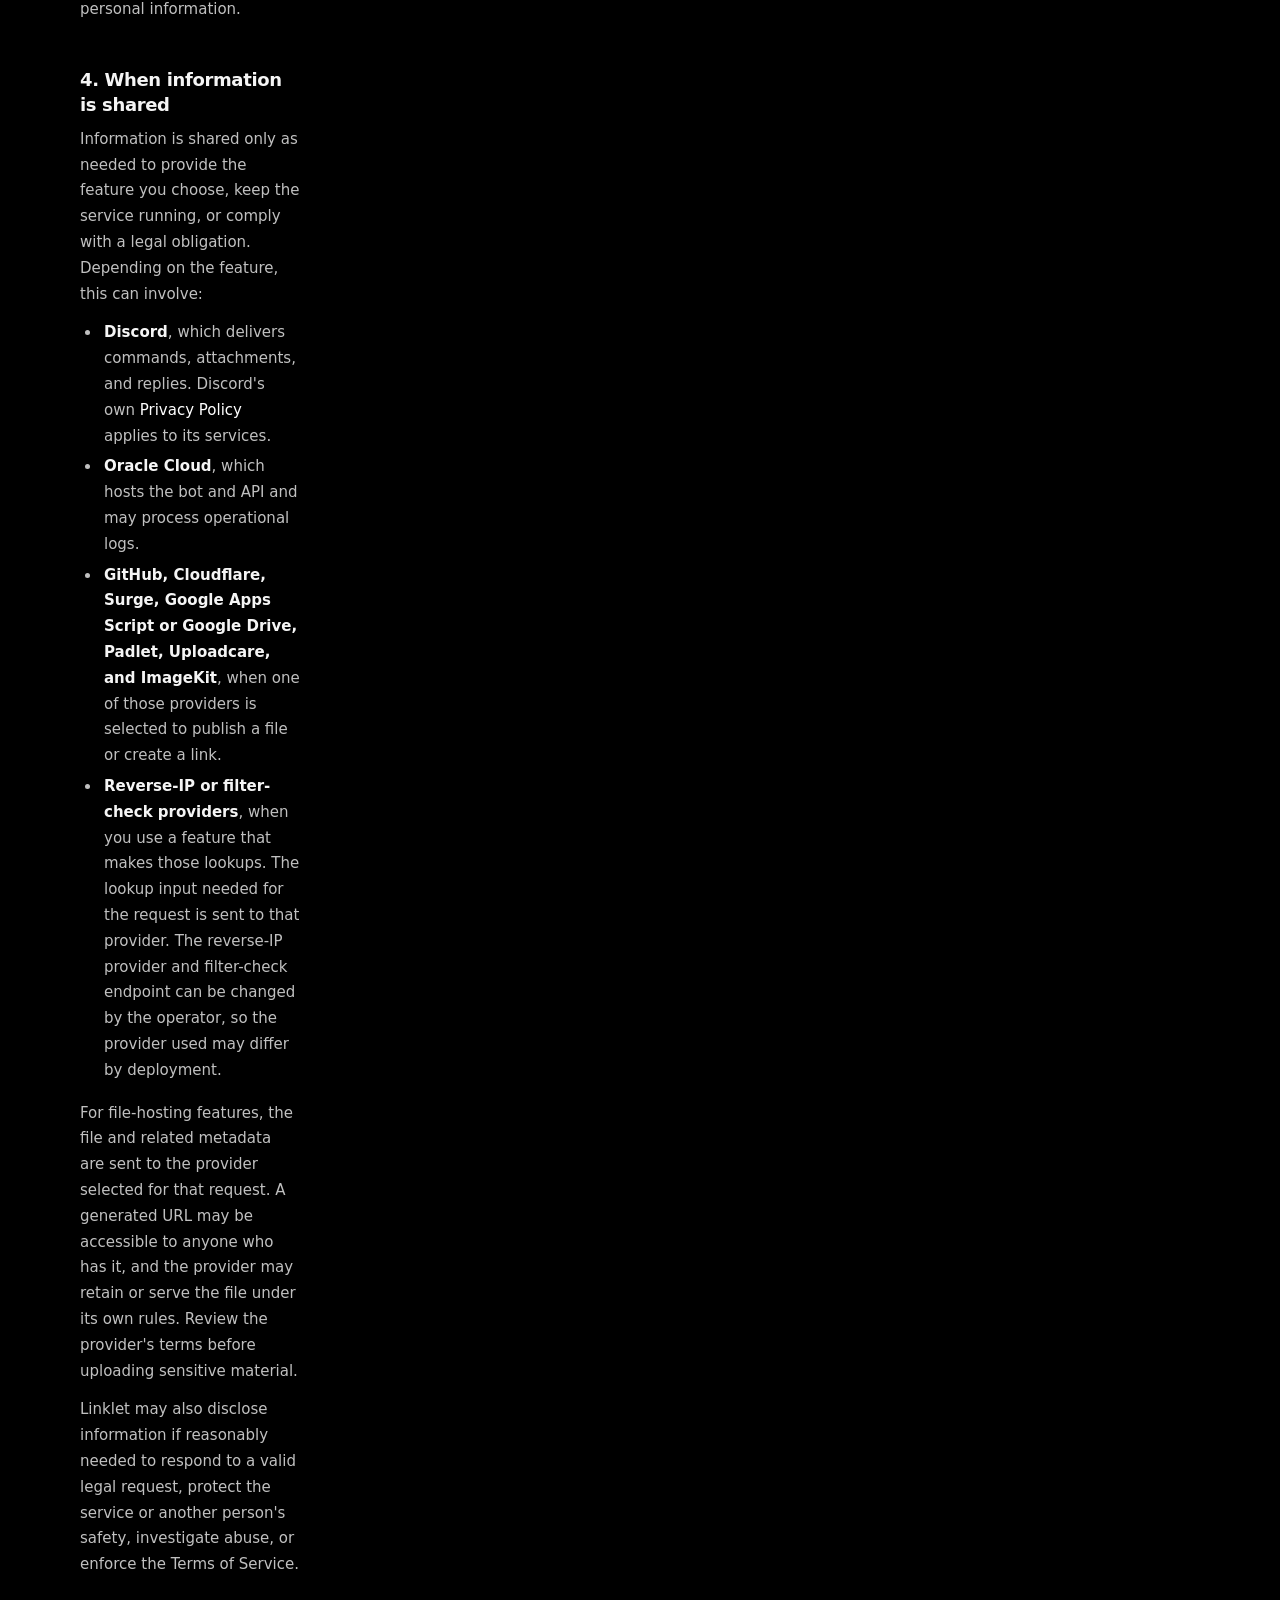
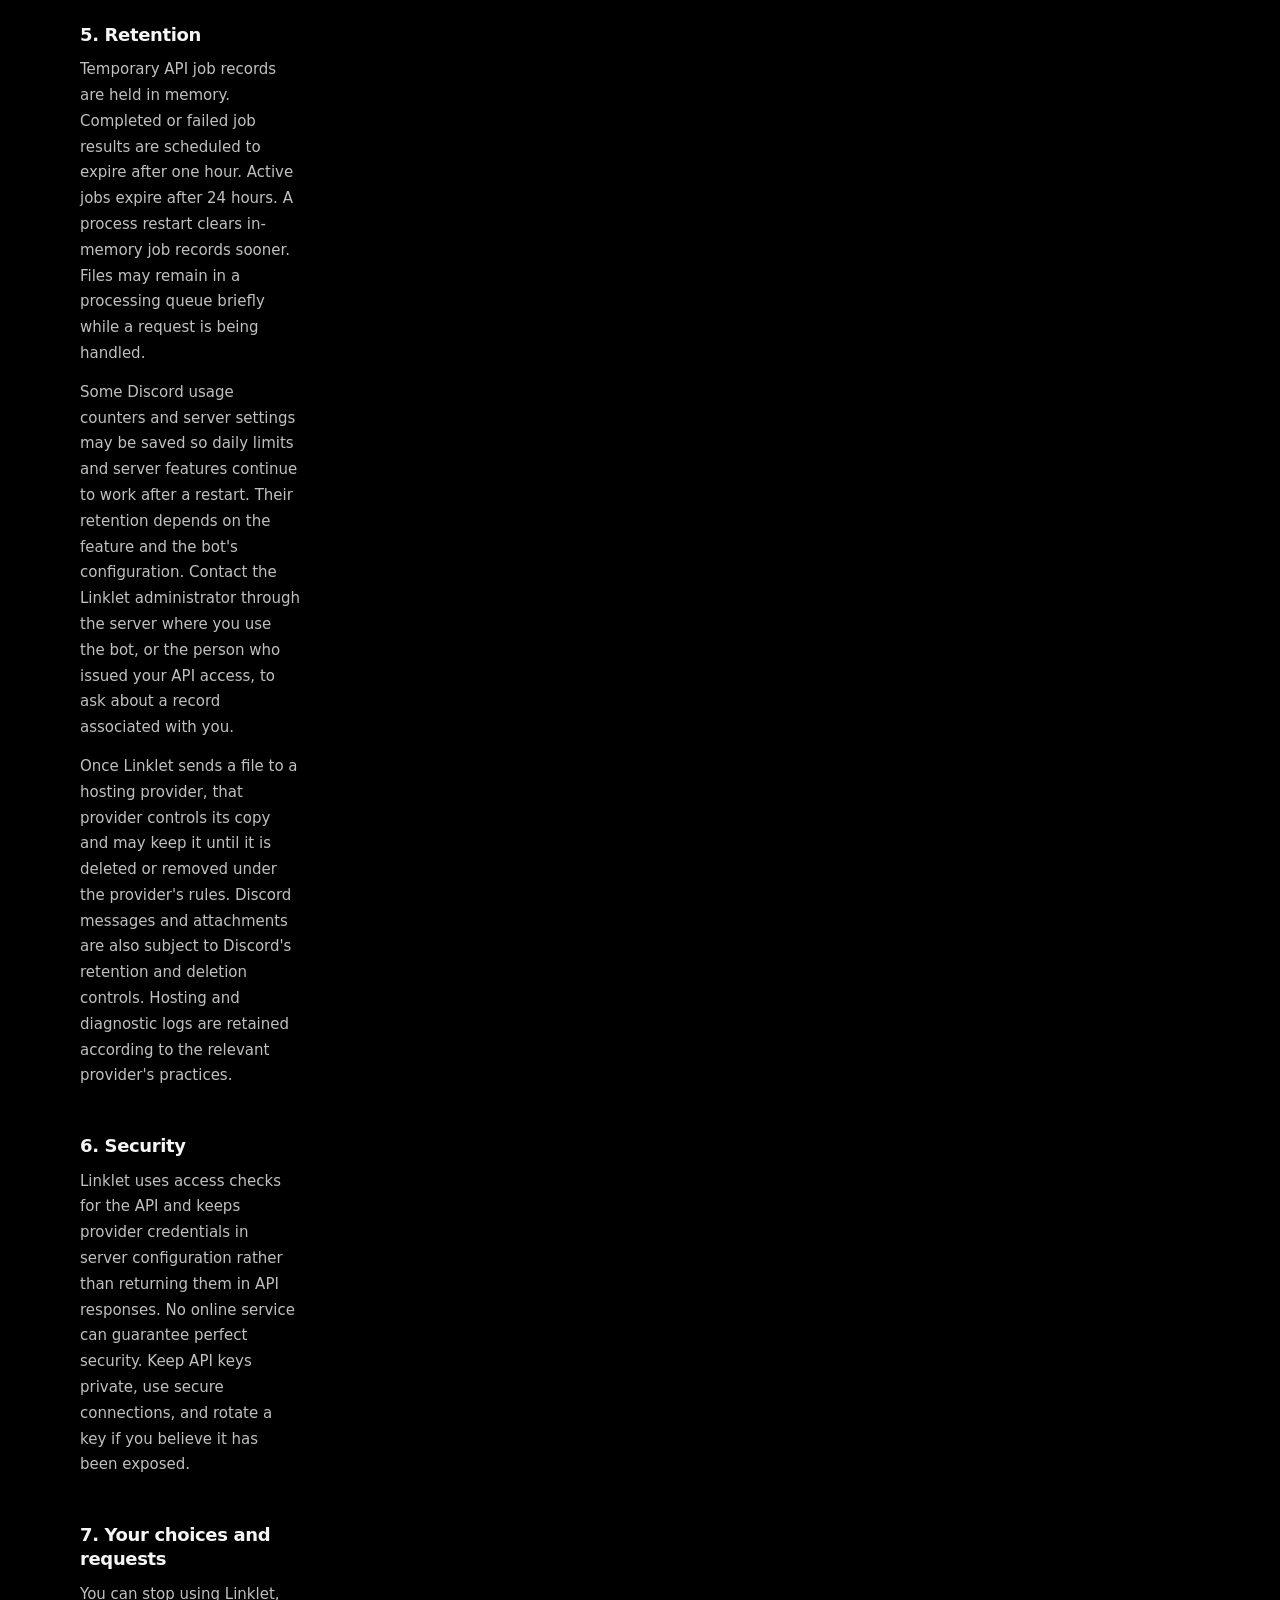
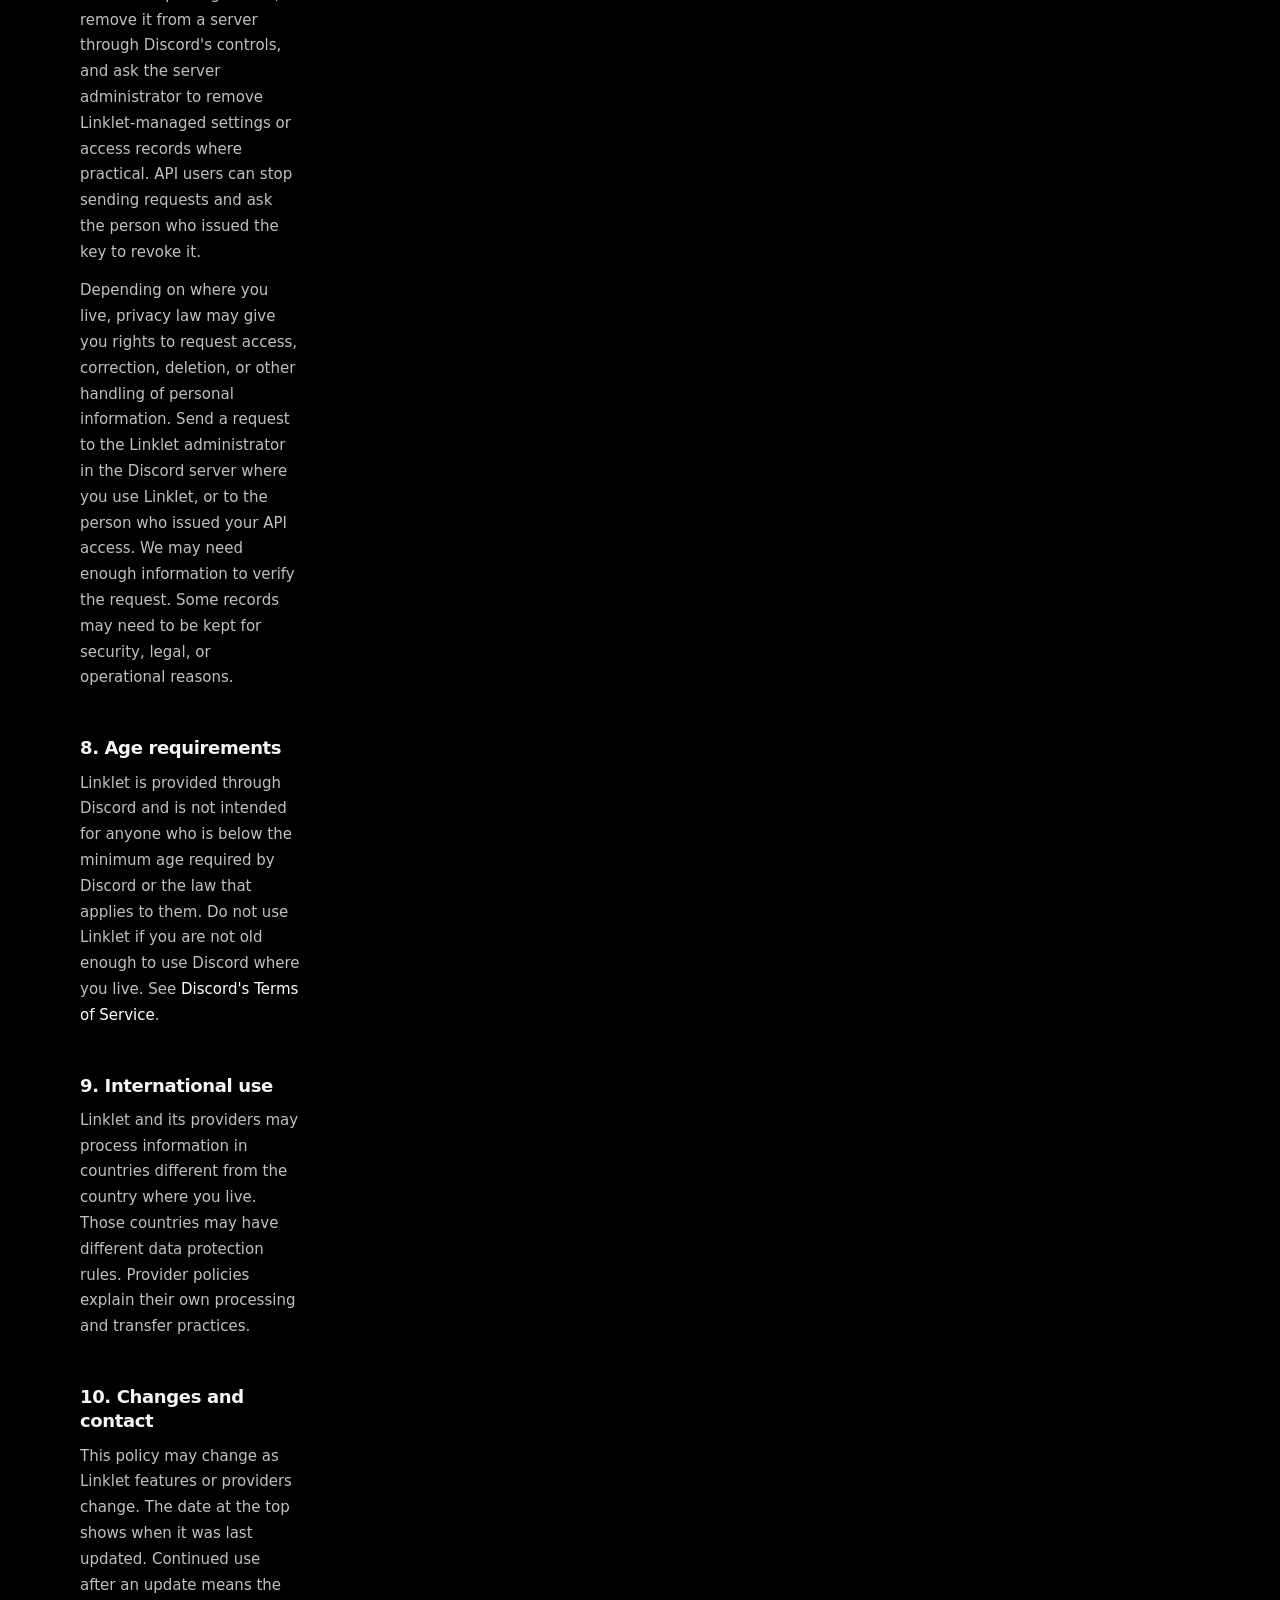
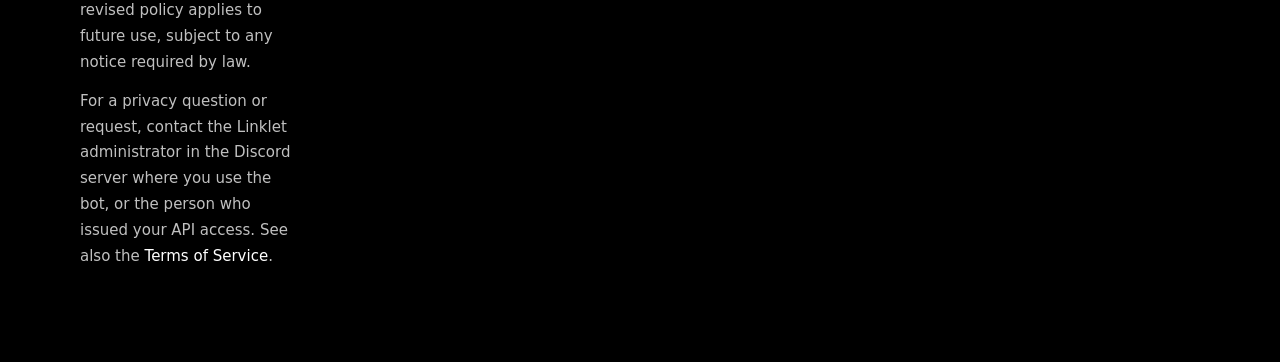
==== commit e8a4dadd: "Simplify Linklet policy site styling" ====
--- a/linklet/privacy.html
+++ b/linklet/privacy.html
@@ -6,25 +6,15 @@
   <meta name="theme-color" content="#101114">
   <meta name="description" content="How Linklet collects, uses, shares, and retains information.">
   <title>Privacy Policy | Linklet</title>
-  <link rel="icon" href="mark.svg" type="image/svg+xml">
-  <link rel="stylesheet" href="style.css">
+  <link rel="stylesheet" href="style.css?v=2">
 </head>
 <body>
   <header class="site-header">
-    <a class="brand" href="index.html" aria-label="Linklet policies home"><img src="mark.svg" width="28" height="28" alt=""><span>linklet</span><span class="brand-divider"></span><span class="brand-label">POLICIES</span></a>
+    <a class="brand" href="index.html" aria-label="Linklet policies home"><span>linklet</span><span class="brand-divider"></span><span class="brand-label">POLICIES</span></a>
     <nav class="top-nav" aria-label="Policy pages"><a href="privacy.html" aria-current="page">Privacy</a><a href="terms.html">Terms</a></nav>
   </header>
   <main class="legal-wrap">
-    <aside class="legal-aside">
-      <a class="back-link" href="index.html"><span aria-hidden="true">←</span> All policies</a>
-      <p class="aside-label">ON THIS PAGE</p>
-      <nav class="toc" aria-label="Contents">
-        <a href="#overview">Overview</a><a href="#information">Information handled</a><a href="#use">How information is used</a><a href="#sharing">When information is shared</a><a href="#retention">Retention</a><a href="#security">Security</a><a href="#choices">Your choices</a><a href="#children">Age requirements</a><a href="#international">International use</a><a href="#changes">Changes and contact</a>
-      </nav>
-      <a class="other-policy" href="terms.html"><span>Also read</span>Terms of Service <span aria-hidden="true">↗</span></a>
-    </aside>
     <article class="legal-content">
-      <div class="doc-kicker">LINKLET / PRIVACY</div>
       <h1 class="doc-title">Privacy Policy</h1>
       <div class="doc-meta"><span>Last updated November 8, 2026</span><span>Applies to the Linklet bot, API, and this policy site</span></div>
       <p class="summary-box">Linklet uses information to run its Discord bot and link generation API. This page explains what the service receives, where files may be sent, and how long temporary job information is kept.</p>
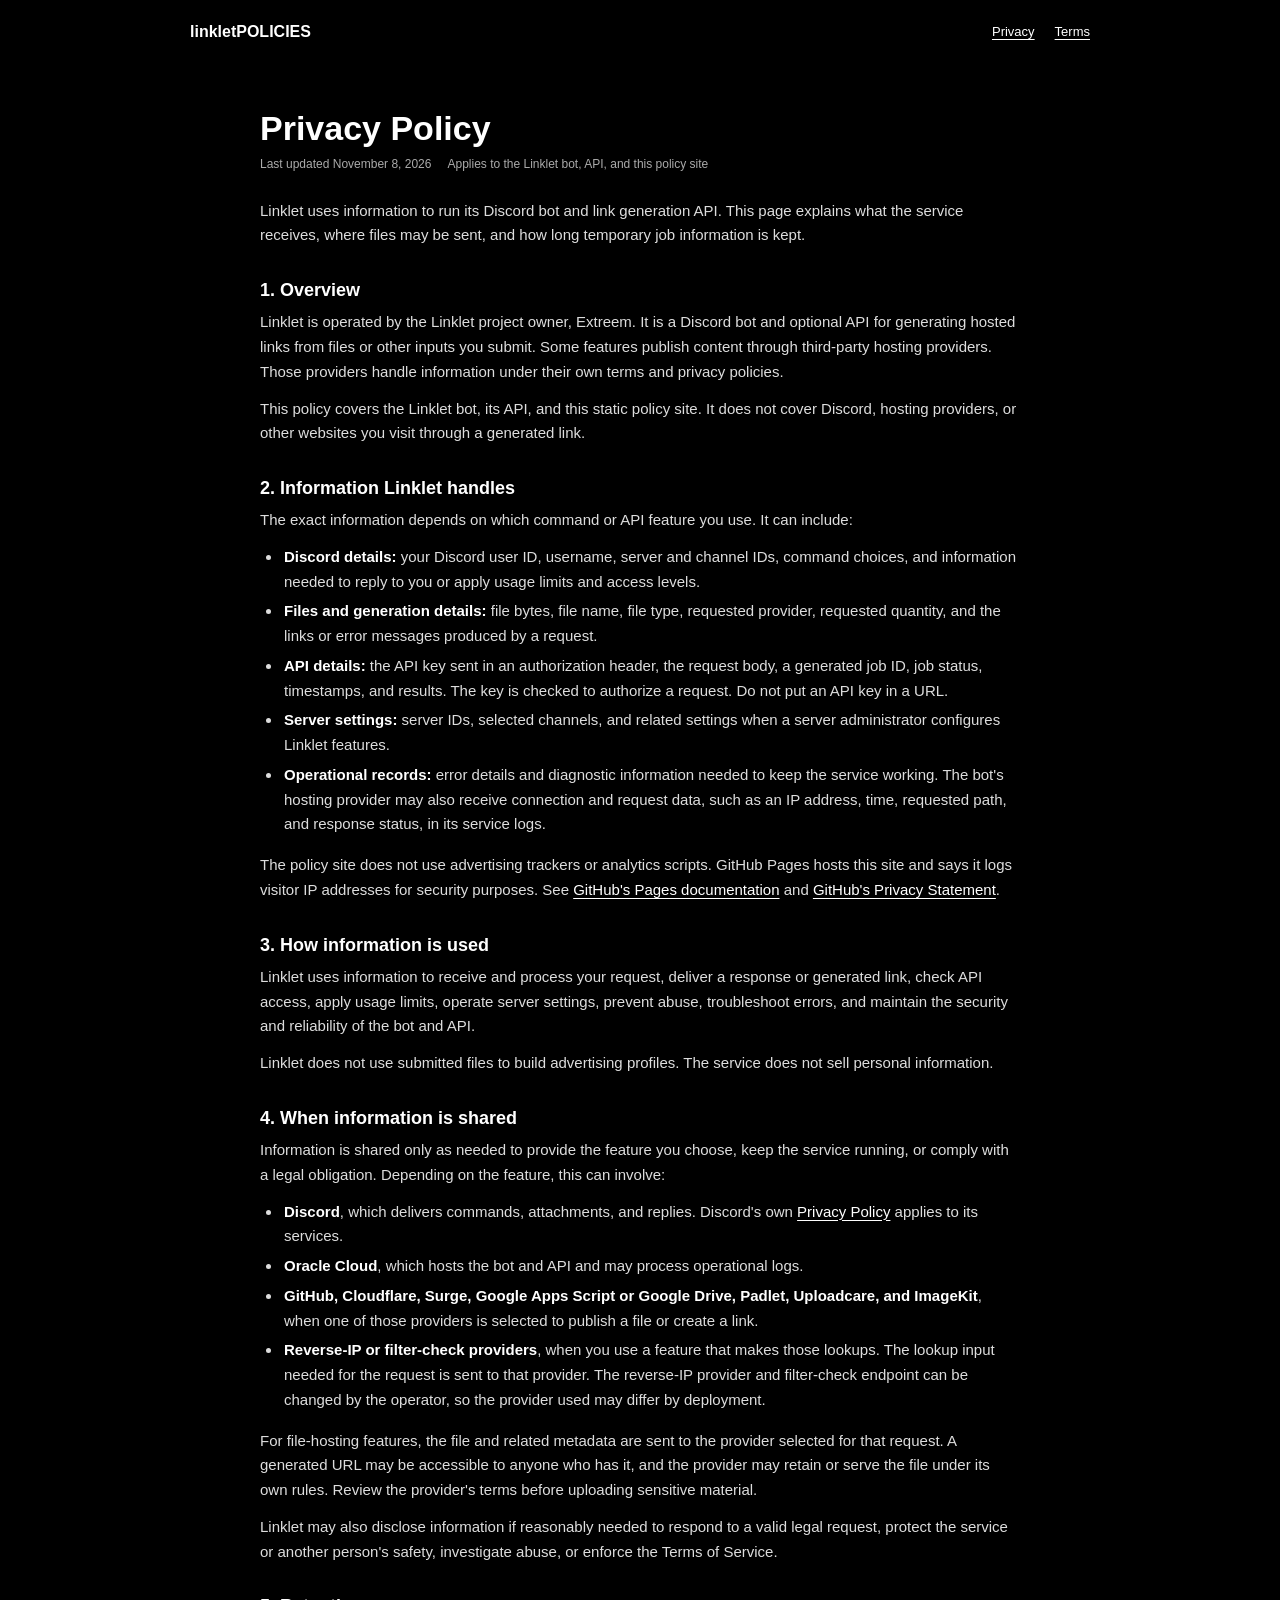
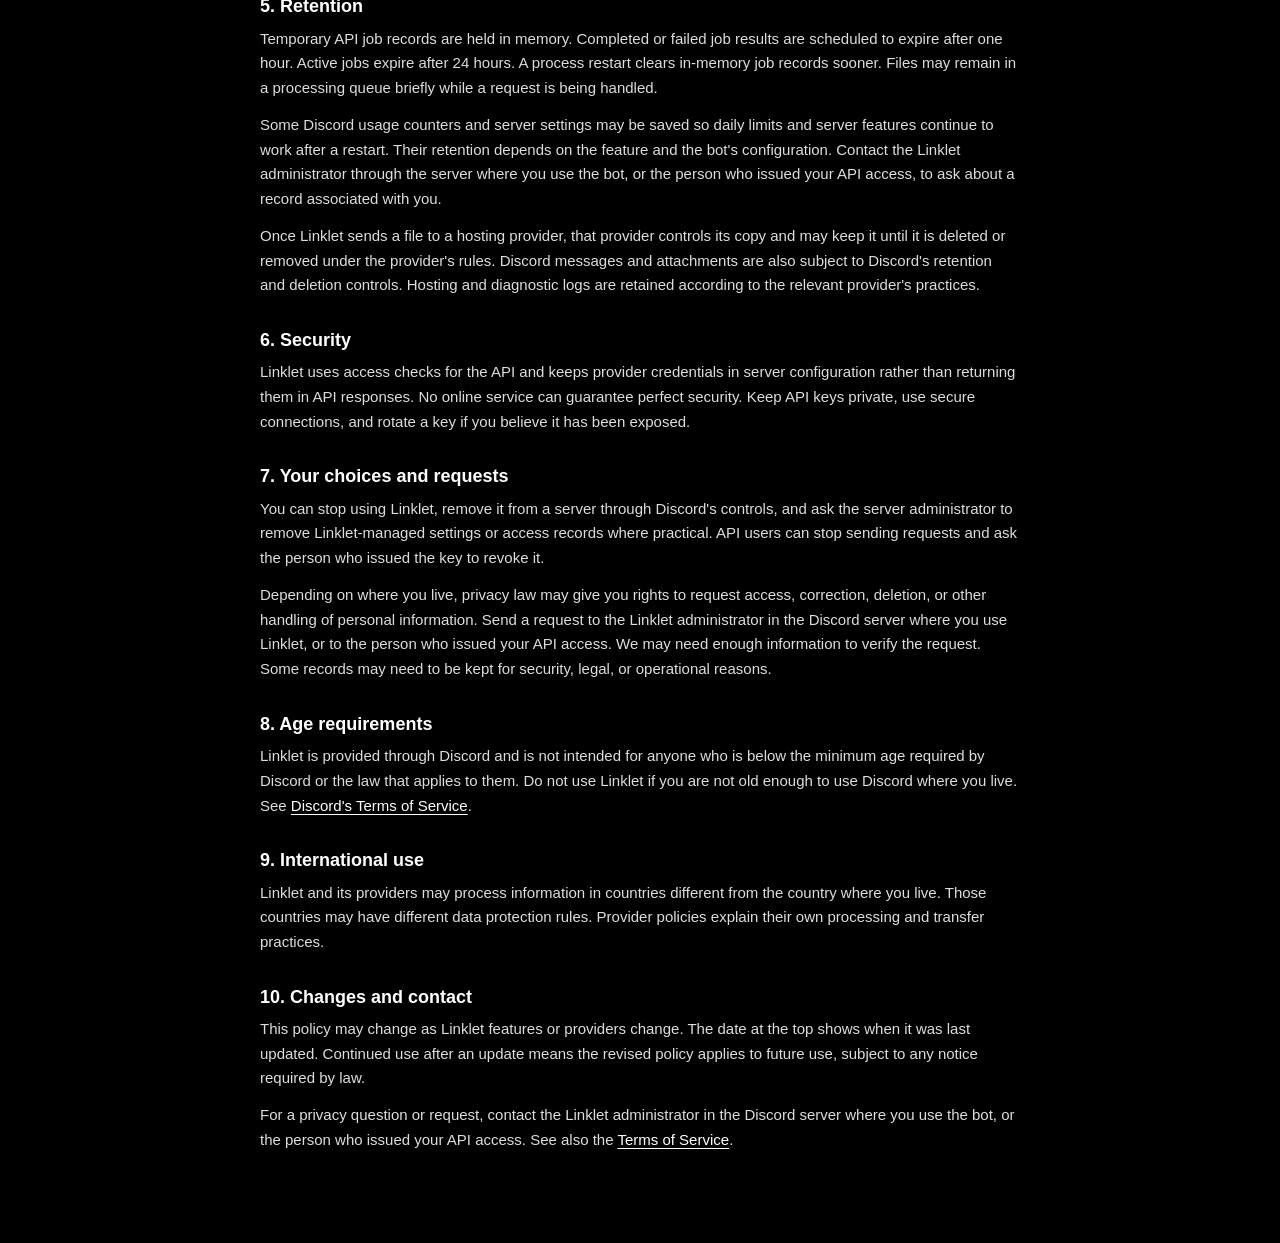
==== commit b9125699: "Refresh simplified Linklet stylesheet" ====
--- a/linklet/privacy.html
+++ b/linklet/privacy.html
@@ -6,7 +6,7 @@
   <meta name="theme-color" content="#101114">
   <meta name="description" content="How Linklet collects, uses, shares, and retains information.">
   <title>Privacy Policy | Linklet</title>
-  <link rel="stylesheet" href="style.css?v=2">
+  <link rel="stylesheet" href="style.css?v=3">
 </head>
 <body>
   <header class="site-header">
--- a/linklet/style.css
+++ b/linklet/style.css
@@ -1,92 +1,107 @@
 :root {
   color-scheme: dark;
-  --page: #000;
-  --panel: #050505;
-  --panel-hover: #090909;
-  --line: #292929;
-  --text: #f5f5f5;
-  --muted: #898989;
-  --soft: #c5c5c5;
-  --accent: #fff;
-  --accent-strong: #d8d8d8;
-  --max: 1120px;
+  --black: #000;
+  --white: #fff;
+  --gray: #aaa;
+  --line: #333;
 }
 * { box-sizing: border-box; }
-html { scroll-behavior: smooth; scroll-padding-top: 92px; }
+html { scroll-behavior: smooth; }
 body {
   margin: 0;
   min-height: 100vh;
-  background: var(--page);
-  color: var(--text);
-  font-family: Inter, ui-sans-serif, system-ui, -apple-system, BlinkMacSystemFont, "Segoe UI", sans-serif;
+  background: var(--black);
+  color: var(--white);
+  font-family: Arial, Helvetica, sans-serif;
   font-size: 15px;
-  line-height: 1.72;
-  -webkit-font-smoothing: antialiased;
+  line-height: 1.65;
 }
-a { color: var(--accent); text-decoration: none; }
-a:hover { color: var(--accent-strong); text-decoration: underline; text-underline-offset: 4px; }
+a { color: var(--white); text-underline-offset: 3px; }
+a:hover { color: #ccc; }
 .site-header {
-  height: 68px;
-  padding: 0 max(24px, calc((100vw - var(--max)) / 2));
+  width: min(calc(100% - 40px), 900px);
+  min-height: 64px;
+  margin: 0 auto;
   display: flex;
   align-items: center;
   justify-content: space-between;
-  border-bottom: 1px solid var(--line);
-  background: #000;
 }
-.brand { display: inline-flex; align-items: center; gap: 9px; color: var(--text); font-size: 16px; font-weight: 620; letter-spacing: -.035em; }
-.brand:hover { text-decoration: none; }
-.brand img { display: block; }
-.top-nav { display: flex; align-items: center; gap: 24px; }
-.top-nav a { color: var(--soft); font-size: 12px; }
-.top-nav a[aria-current="page"] { color: var(--text); }
-.home-main { width: min(calc(100% - 48px), 700px); margin: 122px auto 150px; }
-.home-main h1 { margin: 0 0 8px; font-size: 42px; line-height: 1.15; font-weight: 560; letter-spacing: -.05em; }
-.updated-line { display: flex; gap: 9px; margin: 0; color: var(--muted); font-size: 11px; }
-.updated-line time { color: var(--soft); }
-.policy-list { margin-top: 38px; border-top: 1px solid var(--line); }
-.policy-row { min-height: 65px; padding: 0 4px; display: flex; align-items: center; justify-content: space-between; border-bottom: 1px solid var(--line); color: var(--text); font-size: 15px; }
-.policy-row span:last-child { color: var(--muted); font-size: 14px; }
-.policy-row:hover { padding-left: 10px; padding-right: 10px; background: var(--panel-hover); color: var(--text); text-decoration: none; }
-.legal-wrap { width: min(calc(100% - 48px), var(--max)); margin: 48px auto 80px; display: grid; grid-template-columns: 220px minmax(0,1fr); gap: 58px; align-items: start; }
-.legal-aside { position: sticky; top: 28px; }
-.back-link { display: inline-flex; gap: 8px; align-items: center; margin-bottom: 24px; color: var(--muted); font-size: 12px; }
-.aside-label { margin: 0 0 12px; color: #737373; font-size: 10px; font-weight: 650; letter-spacing: .14em; }
-.toc { display: grid; gap: 3px; }
-.toc a { padding: 5px 0; color: var(--muted); font-size: 12px; line-height: 1.45; }
-.toc a:hover { color: var(--text); text-decoration: none; }
-.other-policy { display: block; margin-top: 25px; padding: 13px 14px; border: 1px solid var(--line); border-radius: 5px; color: var(--soft); font-size: 12px; }
-.other-policy span { display: block; margin-bottom: 3px; color: var(--muted); font-size: 10px; letter-spacing: .06em; text-transform: uppercase; }
+.brand {
+  color: var(--white);
+  font-size: 16px;
+  font-weight: 700;
+  text-decoration: none;
+}
+.top-nav { display: flex; gap: 20px; }
+.top-nav a { color: var(--white); font-size: 13px; }
+.home-main {
+  width: min(calc(100% - 40px), 700px);
+  margin: 90px auto 120px;
+}
+.home-main h1 {
+  margin: 0 0 4px;
+  font-size: 34px;
+  line-height: 1.2;
+  font-weight: 600;
+}
+.updated-line {
+  margin: 0;
+  color: var(--gray);
+  font-size: 12px;
+}
+.updated-line time { margin-left: 7px; color: var(--white); }
+.policy-list { margin-top: 28px; }
+.policy-row {
+  display: block;
+  width: fit-content;
+  margin: 10px 0;
+  color: var(--white);
+  font-size: 16px;
+  text-decoration: underline;
+  text-underline-offset: 4px;
+}
+.legal-wrap {
+  width: min(calc(100% - 40px), 760px);
+  margin: 44px auto 90px;
+}
 .legal-content { min-width: 0; }
-.doc-kicker { color: var(--muted); font-size: 10px; font-weight: 650; letter-spacing: .13em; }
-.doc-title { margin: 9px 0 8px; font-size: clamp(35px, 5vw, 48px); line-height: 1.1; letter-spacing: -.05em; font-weight: 580; }
-.doc-meta { display: flex; flex-wrap: wrap; gap: 9px 18px; margin-bottom: 28px; color: var(--muted); font-size: 11px; }
-.summary-box { margin: 0 0 36px; padding: 15px 17px; border-left: 1px solid #fff; background: #080808; color: var(--soft); font-size: 13px; line-height: 1.7; }
-.legal-content h2 { scroll-margin-top: 90px; margin: 38px 0 10px; padding-top: 7px; font-size: 18px; line-height: 1.35; font-weight: 600; letter-spacing: -.02em; }
-.legal-content h3 { margin: 21px 0 6px; font-size: 15px; font-weight: 600; }
-.legal-content p { margin: 0 0 13px; color: #c0c0c0; }
-.legal-content ul { margin: 7px 0 17px; padding-left: 21px; color: #c0c0c0; }
-.legal-content li { padding-left: 3px; margin: 5px 0; }
-.legal-content strong { color: var(--text); font-weight: 600; }
-.note { padding: 14px 16px; border: 1px solid var(--line); border-radius: 5px; color: var(--muted); font-size: 12px; }
-.legal-foot { margin-top: 54px; padding-top: 20px; border-top: 1px solid var(--line); color: var(--muted); font-size: 11px; }
-@media (max-width: 760px) {
-  .home-main { margin-top: 86px; }
-  .legal-wrap { grid-template-columns: 1fr; gap: 25px; margin-top: 30px; }
-  .legal-aside { position: static; }
-  .toc { display: none; }
-  .aside-label { display: none; }
-  .back-link { margin-bottom: 14px; }
-  .other-policy { margin-top: 0; }
+.doc-title {
+  margin: 0 0 6px;
+  font-size: 34px;
+  line-height: 1.2;
+  font-weight: 600;
 }
+.doc-meta {
+  display: flex;
+  flex-wrap: wrap;
+  gap: 4px 16px;
+  margin-bottom: 24px;
+  color: var(--gray);
+  font-size: 12px;
+}
+.summary-box {
+  margin: 0 0 28px;
+  color: var(--gray);
+}
+.legal-content h2 {
+  margin: 30px 0 7px;
+  font-size: 18px;
+  line-height: 1.4;
+  font-weight: 600;
+  scroll-margin-top: 20px;
+}
+.legal-content p { margin: 0 0 12px; color: #ddd; }
+.legal-content ul { margin: 6px 0 16px; padding-left: 22px; color: #ddd; }
+.legal-content li { margin: 5px 0; padding-left: 2px; }
+.legal-content strong { color: var(--white); }
+.note { margin-top: 20px; color: var(--gray); }
 @media (max-width: 480px) {
-  .site-header { height: 62px; padding: 0 18px; }
-  .top-nav { gap: 17px; }
-  .home-main, .legal-wrap { width: calc(100% - 36px); }
-  .home-main { margin-top: 74px; }
-  .home-main h1 { font-size: 36px; }
-  .doc-title { font-size: 36px; }
+  .site-header { width: calc(100% - 32px); min-height: 58px; }
+  .home-main, .legal-wrap { width: calc(100% - 32px); }
+  .home-main { margin-top: 66px; }
+  .legal-wrap { margin-top: 32px; }
+  .home-main h1, .doc-title { font-size: 30px; }
 }
 @media (prefers-reduced-motion: reduce) {
-  *, *::before, *::after { scroll-behavior: auto !important; transition-duration: .01ms !important; }
+  html { scroll-behavior: auto; }
 }
